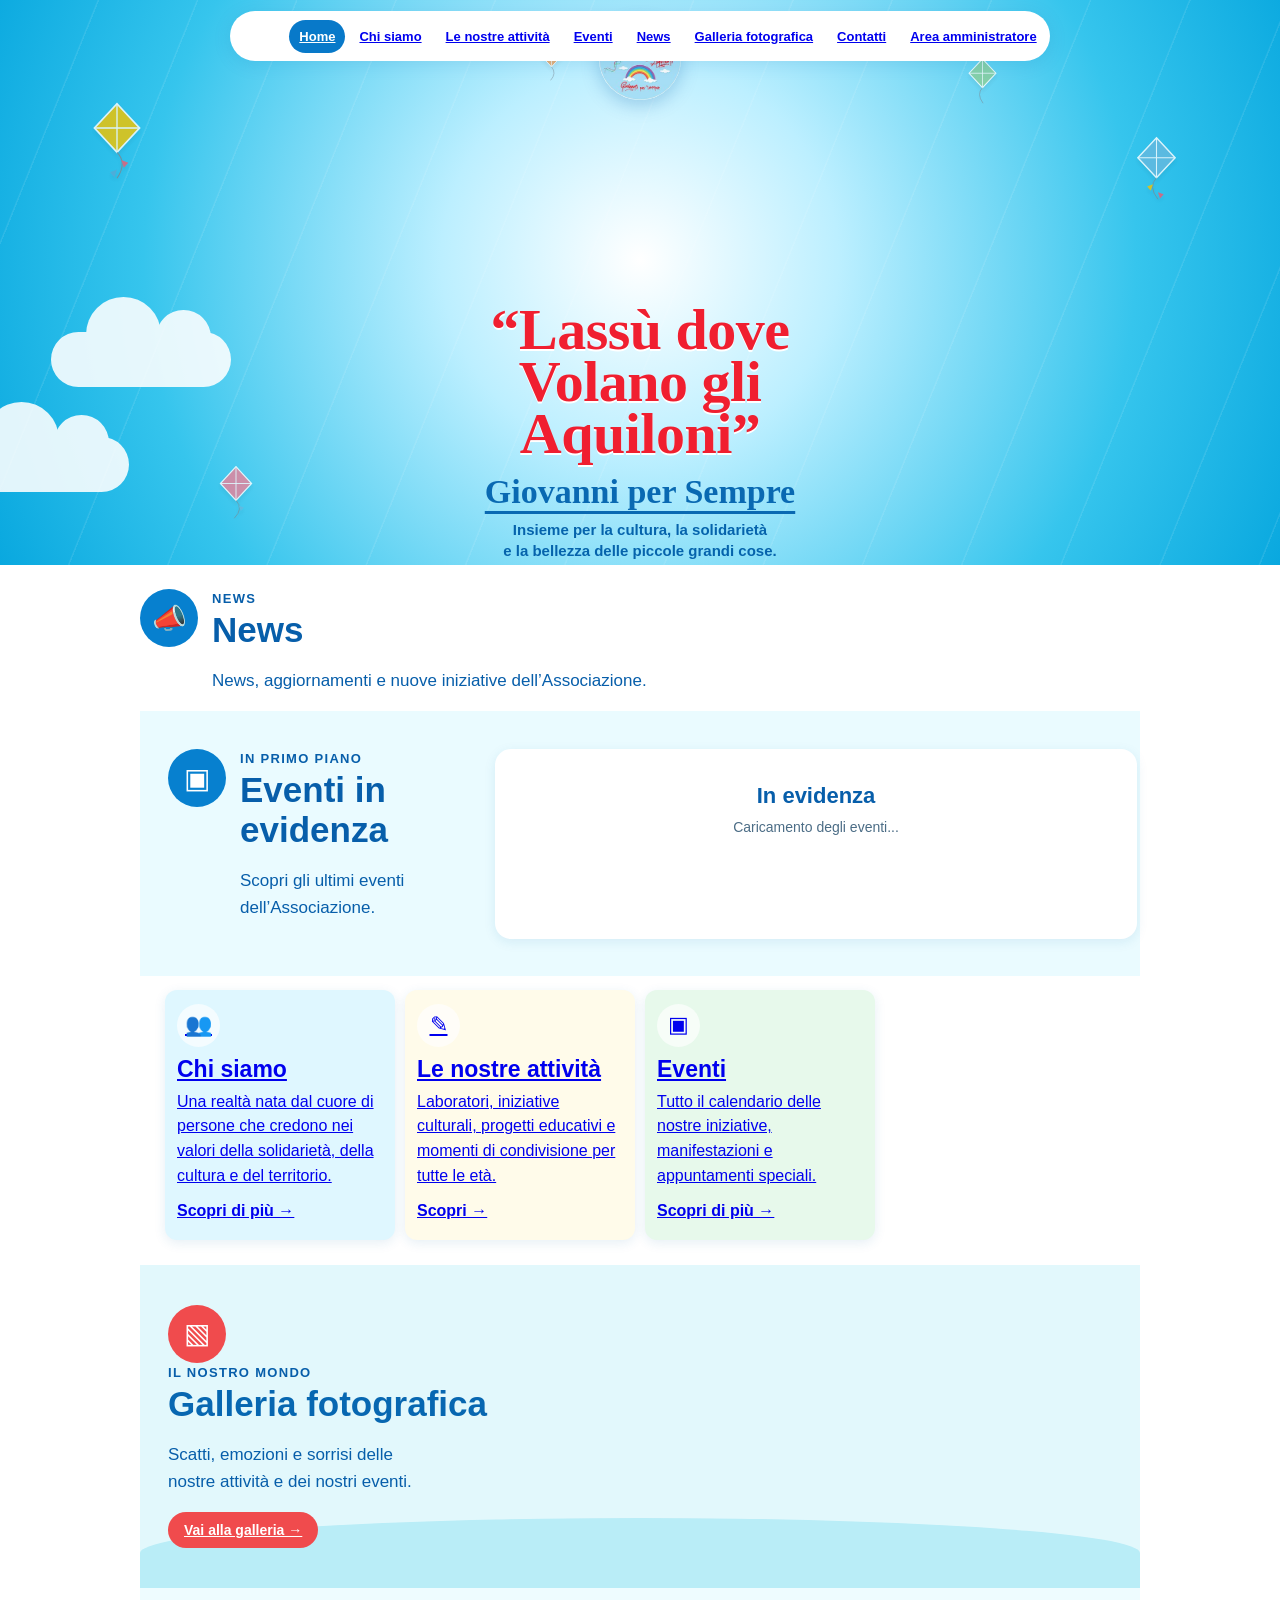
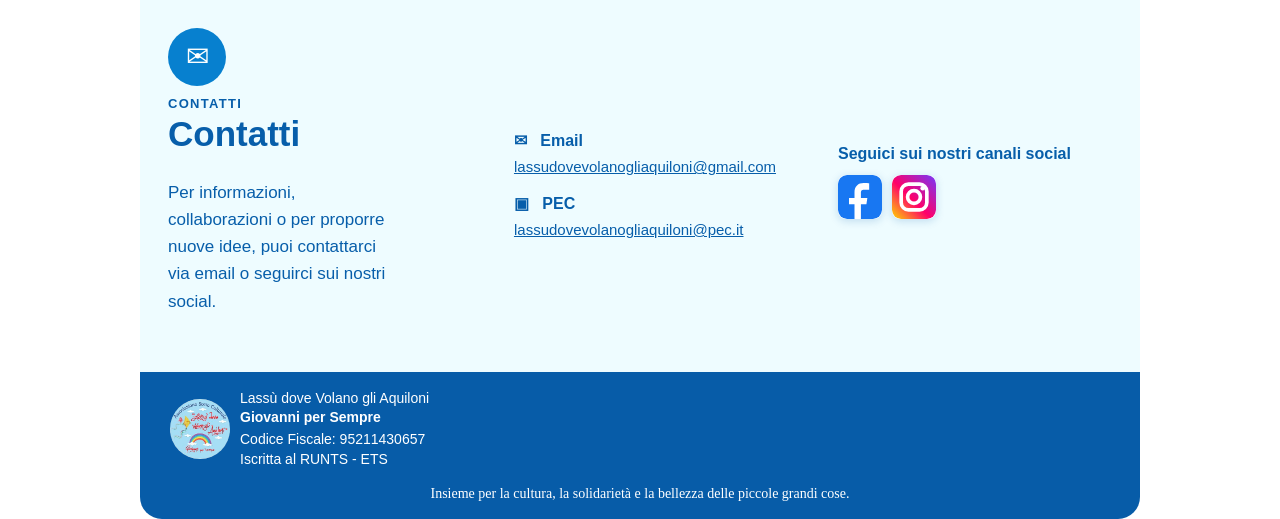
==== index.html @ 751e27ce "Alza il titolo della home e armonizza la scritta allo stile del logo" ====
<!doctype html>
<html lang="it">
<head><meta charset="utf-8"><meta name="viewport" content="width=device-width,initial-scale=1"><title>Lassù dove Volano gli Aquiloni — Giovanni per Sempre</title><link rel="stylesheet" href="style.css?v=20261010i"><style>
/* Aquiloni decorativi animati nella home */
.hero{position:relative;overflow:hidden}
.home-kites{position:absolute;inset:0;pointer-events:none;overflow:hidden;z-index:1}
.home-kite{position:absolute;width:54px;height:78px;opacity:.82;animation:kite-drift 13s ease-in-out infinite alternate}
.home-kite svg{width:100%;height:100%;overflow:visible;filter:drop-shadow(0 3px 2px #00000012)}
.home-kite.kite-one{left:7%;top:18%;animation-duration:14s}
.home-kite.kite-two{right:8%;top:24%;width:43px;height:65px;animation-duration:17s;animation-delay:-5s}
.home-kite.kite-three{left:17%;bottom:8%;width:36px;height:55px;animation-duration:16s;animation-delay:-8s}
.home-kite .kite-string{stroke:#7a8791;stroke-width:1.2;fill:none}
@keyframes kite-drift{0%{transform:translate(0,0) rotate(-7deg)}50%{transform:translate(22px,-13px) rotate(5deg)}100%{transform:translate(-8px,12px) rotate(-3deg)}}
.hero-center,.hero-logo,.cloud{position:relative;z-index:2}
@media(max-width:600px){.home-kite{width:34px;height:52px;opacity:.65}.home-kite.kite-two{width:29px;height:45px}.home-kite.kite-three{width:25px;height:38px}.home-kite.kite-one{left:3%;top:13%}.home-kite.kite-two{right:3%;top:15%}}
@media(prefers-reduced-motion:reduce){.home-kite{animation:none}}
</style><style>
.hero-center{transform:translateY(-165px)}
@media(max-width:600px){.hero-center{transform:translateY(-115px)}}
</style><style>
.home-kite.kite-four{right:22%;top:10%;width:31px;height:48px;animation-duration:19s;animation-delay:-4s}
.home-kite.kite-five{left:42%;top:7%;width:27px;height:42px;animation-duration:15s;animation-delay:-10s}
</style><style>
/* Titolo principale più in alto, con stile calligrafico coordinato al logo */
.hero-logo{top:18px!important;width:82px!important;height:82px!important}
.hero-center{padding-top:112px!important;transform:none!important;z-index:6!important}
.hero h1{font-family:"Brush Script MT","Segoe Script",cursive;font-size:clamp(42px,5.5vw,58px);line-height:.9;letter-spacing:-.5px}
.hero h2{font-family:"Brush Script MT","Segoe Script",cursive;font-size:clamp(27px,3.3vw,34px);margin-top:12px}
.hero p{margin-top:8px}
.hero-center>a{margin-top:5px}
@media(max-width:600px){
 .hero-logo{top:12px!important;width:65px!important;height:65px!important}
 .hero-center{padding-top:88px!important}
 .hero h1{font-size:42px;line-height:.9}
 .hero h2{font-size:27px;margin-top:10px}
 .hero p{font-size:13px}
 .hero-center>a{padding:10px 20px}
}
</style></head>
<body>
<header class="topbar"><nav id="mainNav"><a class="sel" href="#home">Home</a><a href="#chi-siamo">Chi siamo</a><a href="#attivita">Le nostre attività</a><a href="eventi.html?v=20261010n">Eventi</a><a href="#novita">News</a><a href="#galleria">Galleria fotografica</a><a href="#contatti">Contatti</a><a href="accesso-admin.html" class="admin-menu-link">Area amministratore</a></nav><button class="menu" aria-label="Apri menu" aria-expanded="false">☰</button></header>
<main>
<section class="hero" id="home"><div class="home-kites" aria-hidden="true">
<span class="home-kite kite-one"><svg viewBox="0 0 60 90"><path d="M30 2 L56 30 L30 58 L4 30 Z" fill="#f2c400" stroke="#fff" stroke-width="2"/><path d="M30 2 L30 58 M4 30 L56 30" stroke="#fff" stroke-width="1.5"/><path class="kite-string" d="M30 58 Q42 70 30 88"/><path d="M35 67 l8 3 -5 6 Z" fill="#e85d75"/><path d="M30 78 l-8 3 5 6 Z" fill="#55a9d6"/></svg></span>
<span class="home-kite kite-two"><svg viewBox="0 0 60 90"><path d="M30 2 L56 30 L30 58 L4 30 Z" fill="#65b9df" stroke="#fff" stroke-width="2"/><path d="M30 2 L30 58 M4 30 L56 30" stroke="#fff" stroke-width="1.5"/><path class="kite-string" d="M30 58 Q18 70 32 88"/><path d="M25 67 l-8 3 5 6 Z" fill="#f2c400"/><path d="M32 78 l8 3 -5 6 Z" fill="#e85d75"/></svg></span>
<span class="home-kite kite-three"><svg viewBox="0 0 60 90"><path d="M30 2 L56 30 L30 58 L4 30 Z" fill="#e9829a" stroke="#fff" stroke-width="2"/><path d="M30 2 L30 58 M4 30 L56 30" stroke="#fff" stroke-width="1.5"/><path class="kite-string" d="M30 58 Q43 72 27 88"/><path d="M35 67 l8 3 -5 6 Z" fill="#65b9df"/></svg></span>
</div><div class="hero-logo"><img src="assets/logo.jpg" alt="Lassù dove Volano gli Aquiloni — Giovanni per Sempre"></div><div class="cloud cloud1"></div><div class="cloud cloud2"></div><div class="hero-center"><h1 id="siteTitle">“Lassù dove<br>Volano gli<br>Aquiloni”</h1><h2 id="siteSubtitle">Giovanni per Sempre</h2><p id="siteTagline">Insieme per la cultura, la solidarietà<br>e la bellezza delle piccole grandi cose.</p><a href="#chi-siamo">Scopri di più →</a></div><span class="home-kite kite-four"><svg viewBox="0 0 60 90"><path d="M30 2 L56 30 L30 58 L4 30 Z" fill="#8ccf9b" stroke="#fff" stroke-width="2"/><path d="M30 2 L30 58 M4 30 L56 30" stroke="#fff" stroke-width="1.5"/><path class="kite-string" d="M30 58 Q18 70 31 88"/></svg></span>
<span class="home-kite kite-five"><svg viewBox="0 0 60 90"><path d="M30 2 L56 30 L30 58 L4 30 Z" fill="#f3a35c" stroke="#fff" stroke-width="2"/><path d="M30 2 L30 58 M4 30 L56 30" stroke="#fff" stroke-width="1.5"/><path class="kite-string" d="M30 58 Q42 72 28 88"/></svg></span></div></section>
<section class="news section" id="novita"><div class="section-title"><div class="round-icon">📣</div><div><small class="news-blink">NEWS</small><h2>News</h2><p id="siteNews">News, aggiornamenti e nuove iniziative dell’Associazione.</p></div></div></section><section class="events section" id="eventi-evidenza"><div class="section-title"><div class="round-icon">▣</div><div><small>IN PRIMO PIANO</small><h2>Eventi in evidenza</h2><p>Scopri gli ultimi eventi dell’Associazione.</p></div></div><div class="event-list" id="featuredEventList"><article class="empty-events"><h3>In evidenza</h3><p>Caricamento degli eventi...</p></article></div></section>
<section class="cards" id="chi-siamo">
<a class="card blue" id="chi-siamo-card" href="storia.html?v=20261010m"><span class="circle">👥</span><h3>Chi siamo</h3><p id="cardChiSiamo">Una realtà nata dal cuore di persone che credono nei valori della solidarietà, della cultura e del territorio.</p><b>Scopri di più →</b></a>
<a class="card pink" id="attivita" href="attivita.html?v=20261010l" style="background:#fffbea"><span class="circle">✎</span><h3>Le nostre attività</h3><p id="cardAttivita">Laboratori, iniziative culturali, progetti educativi e momenti di condivisione per tutte le età.</p><b>Scopri →</b></a>
<a class="card green" href="eventi.html?v=20261010n"><span class="circle">▣</span><h3>Eventi</h3><p>Tutto il calendario delle nostre iniziative, manifestazioni e appuntamenti speciali.</p><b>Scopri di più →</b></a>
</section>
<section class="gallery section" id="galleria"><div class="gallery-copy"><div class="round-icon red">▧</div><small>IL NOSTRO MONDO</small><h2>Galleria fotografica</h2><p id="siteGalleria">Scatti, emozioni e sorrisi delle nostre attività e dei nostri eventi.</p><a class="redbtn" id="openGalleryPage" href="galleria.html?v=20261010k" target="_blank" rel="noopener">Vai alla galleria →</a></div><div class="gallery-pics gallery-hidden" id="galleryPics"><div class="gallery-empty">Le foto delle nostre attività saranno pubblicate qui.</div></div></section>
<section class="contact section" id="contatti"><div class="contact-intro"><div class="round-icon">✉</div><small>CONTATTI</small><h2>Contatti</h2><p id="siteContatti">Per informazioni, collaborazioni o per proporre nuove idee, puoi contattarci via email o seguirci sui nostri social.</p></div><div class="details"><div class="contact-info"><b>✉ &nbsp; Email</b><a href="mailto:lassudovevolanogliaquiloni@gmail.com">lassudovevolanogliaquiloni@gmail.com</a><b>▣ &nbsp; PEC</b><a href="mailto:lassudovevolanogliaquiloni@pec.it">lassudovevolanogliaquiloni@pec.it</a></div><div class="contact-social"><p>Seguici sui nostri canali social</p><div class="social-links"><a class="facebook" href="https://www.facebook.com/share/19kKyyRbnS/" target="_blank" rel="noopener noreferrer" aria-label="Facebook"><svg viewBox="0 0 48 48"><rect width="48" height="48" rx="10" fill="#1877F2"></rect><path d="M29 16h5v-7c-1-.2-3.2-.4-6-.4-5.9 0-10 3.6-10 10.2V25h-6v7h6v16h7V32h6l1-7h-7v-5.2c0-2 0-3.8 4-3.8z" fill="#fff"></path></svg></a><a class="instagram" href="https://www.instagram.com/lassudovevolanogliaquiloni?stkn=MTV1ZzAzY3dtdGZoaQ==" target="_blank" rel="noopener noreferrer" aria-label="Instagram"><svg viewBox="0 0 48 48"><defs><linearGradient id="igGrad" x1="0" y1="1" x2="1" y2="0"><stop offset="0" stop-color="#FFD600"></stop><stop offset=".45" stop-color="#FF0069"></stop><stop offset="1" stop-color="#7638FA"></stop></linearGradient></defs><rect width="48" height="48" rx="10" fill="url(#igGrad)"></rect><rect x="10" y="10" width="28" height="28" rx="8" fill="none" stroke="#fff" stroke-width="4"></rect><circle cx="24" cy="24" r="7" fill="none" stroke="#fff" stroke-width="4"></circle><circle cx="33.5" cy="14.5" r="2.5" fill="#fff"></circle></svg></a></div></div></div></section><footer><div class="foot-brand"><img src="assets/logo.jpg" alt="Lassù dove Volano gli Aquiloni"><span>Lassù dove Volano gli Aquiloni<br><b>Giovanni per Sempre</b><br><span class="footer-legal">Codice Fiscale: 95211430657<br>Iscritta al RUNTS - ETS</span></span></div><p>Insieme per la cultura, la solidarietà e la bellezza delle piccole grandi cose.</p></footer><script src="script.js?v=20261011c"></script></body></html>
---- style.css ----
*{box-sizing:border-box}html{scroll-behavior:smooth;scroll-padding-top:20px}body{margin:0;font-family:Arial,sans-serif;color:#075eaa;background:#fff}.topbar{position:absolute;z-index:10;top:11px;left:50%;transform:translateX(-50%);width:min(820px,calc(100% - 110px));height:50px;background:#fff;border-radius:28px;display:flex;align-items:center;padding:0 16px 0 72px;box-shadow:0 3px 18px #006bb322}.logo{display:none}.hero-logo{position:absolute;z-index:5;left:50%;top:68px;transform:translateX(-50%);width:118px;height:118px}.hero-logo img{width:100%;height:100%;border-radius:50%;object-fit:cover;box-shadow:0 5px 18px #075eaa44}.topbar nav{display:flex;justify-content:center;gap:4px;width:100%}.topbar nav a{padding:9px 10px;border-radius:20px;font-size:11px;font-weight:700;white-space:nowrap}.topbar nav a.sel{background:#0879c9;color:#fff}.menu{display:none;margin-left:auto;border:0;background:none;color:#0872ba;font-size:25px}.hero{height:565px;position:relative;overflow:hidden;background:radial-gradient(circle at 50% 46%,#fff 0,#bcefff 28%,#36c5ed 70%,#09a8df 100%)}.hero:before{content:"";position:absolute;inset:0;background:repeating-linear-gradient(112deg,transparent 0 90px,#ffffff18 91px 92px)}.hero-center{position:relative;z-index:4;text-align:center;padding-top:200px}.hero h1{margin:0;color:#f01f30;font-family:"Brush Script MT","Segoe Script",cursive;font-size:61px;line-height:.84;text-shadow:0 2px #fff}.hero h2{margin:20px 0 8px;font-family:"Brush Script MT","Segoe Script",cursive;font-size:36px;text-decoration:underline;text-underline-offset:8px;color:#0969b2}.hero p{font-weight:700;line-height:1.45;font-size:15px;color:#0563ac}.hero-center>a{display:inline-block;background:#f51d32;color:#fff;border-radius:25px;padding:12px 25px;font-weight:700;margin-top:3px}.cloud{position:absolute;background:#fff;border-radius:100px;opacity:.88;width:180px;height:55px;filter:blur(.2px)}.cloud:before,.cloud:after{content:"";position:absolute;background:#fff;border-radius:50%}.cloud:before{width:75px;height:75px;left:35px;top:-35px}.cloud:after{width:55px;height:55px;left:105px;top:-22px}.cloud1{left:4%;top:250px}.cloud2{right:4%;top:300px}.cards{width:min(1000px,100%);margin:-1px auto 0;padding:14px 25px 25px;display:grid;grid-template-columns:repeat(4,1fr);gap:10px;background:#fff}.card{padding:14px 12px 16px;border-radius:12px;min-height:205px;box-shadow:0 3px 12px #176da51c}.blue{background:#dff7ff}.pink{background:#ffe9ed}.green{background:#e7f9eb}.purple{background:#f0e8ff}.circle{display:flex;width:43px;height:43px;border-radius:50%;align-items:center;justify-content:center;background:#ffffffaa;font-size:22px}.card h3{font-size:18px;margin:9px 0 7px}.card p{font-size:11px;line-height:1.45;margin:0 0 10px}.card b{font-size:11px}.section{width:min(1000px,100%);margin:auto}.events{padding:38px 28px;background:#eafbff;display:grid;grid-template-columns:32% 68%;gap:25px}.section-title{display:flex;gap:14px}.round-icon{width:58px;height:58px;border-radius:50%;background:#0780cf;color:#fff;display:flex;align-items:center;justify-content:center;font-size:28px;flex:none}.section-title small,.gallery-copy small,.contact-intro small{font-size:9px;font-weight:700;letter-spacing:.1em}.section-title h2,.gallery h2,.contact h2{margin:3px 0 8px;font-size:28px}.section-title p{font-size:12px;line-height:1.5}.outline{display:inline-block;border:2px solid #0780cf;border-radius:20px;padding:8px 13px;font-size:10px;font-weight:700}.event-list{display:grid;grid-template-columns:repeat(3,1fr);gap:10px}.event-list article{background:#fff;border-radius:11px;padding:15px;box-shadow:0 3px 12px #126ca31a;min-width:0;overflow:hidden}.event-list strong{display:inline-flex;flex-direction:column;background:#dff5ff;border-radius:13px;padding:5px 9px;font-size:19px;color:#096bb3}.event-list strong small{font-size:8px}.event-list h3{font-size:12px;margin:12px 0 5px}.event-list p{font-size:10px;line-height:1.4;margin:0;color:#4c6d86}.gallery{display:grid;grid-template-columns:36% 64%;gap:25px;padding:40px 28px;background:#e2f8fc;position:relative;overflow:hidden}.gallery:before{content:"";position:absolute;inset:auto 0 0;height:70px;background:#b9edf7;border-radius:50% 50% 0 0}.gallery-copy{position:relative;z-index:2}.gallery-copy h2{color:#0767b1}.gallery-copy p{font-size:12px;line-height:1.5;max-width:250px}.red{background:#f04b4d}.redbtn{display:inline-block;background:#f04b4d;color:#fff;border-radius:20px;padding:9px 15px;font-size:10px;font-weight:700}.gallery-hidden{display:none!important}.gallery-pics{position:relative;z-index:2;display:grid;grid-template-columns:repeat(3,minmax(0,1fr));gap:14px;height:auto;align-content:start}.gallery-empty{grid-column:1/-1;padding:30px 10px;text-align:center;color:#4c6d86;font-size:12px}.realphoto{position:relative!important;left:auto!important;top:auto!important;transform:none!important;width:100%!important;height:180px!important;background-size:cover;background-position:center;border:7px solid #fff;box-shadow:0 5px 15px #0a578333;display:block;overflow:hidden}.gallery-pics .dynamic-photo img{width:100%;height:100%;object-fit:cover;display:block}.contact{display:grid;grid-template-columns:34% 66%;gap:25px;padding:40px 28px;background:#eefcff}.contact-intro{display:flex;flex-direction:column;align-items:flex-start}.contact-intro .round-icon{margin-bottom:10px}.contact-intro p{font-size:11px;line-height:1.5;max-width:230px}.details{display:grid;grid-template-columns:1fr 1fr;gap:25px;align-items:center}.details>div{font-size:11px;line-height:1.6}.details b{display:block;margin-top:10px}.details a{display:block;color:#075eaa;font-size:10px}.contact-social p{font-size:11px;font-weight:700;margin:0 0 4px}.contact-social .social-links{justify-content:flex-start;margin-top:8px}footer{width:min(1000px,100%);margin:auto;background:#075ca8;color:#fff;padding:17px 30px;display:grid;grid-template-columns:1.5fr .7fr 1fr;align-items:center;gap:15px;border-radius:0 0 22px 22px;font-size:10px}.foot-brand{display:flex;align-items:center;gap:10px;line-height:1.4}.foot-brand img{width:60px;height:60px;border-radius:50%;object-fit:cover}footer p{grid-column:1/-1;text-align:center;margin:2px 0 0;font-family:"Brush Script MT","Segoe Script",cursive;font-size:14px}.footer-legal{font:inherit;font-size:inherit;line-height:inherit;font-weight:inherit;display:inline-block;margin-top:2px}.social-links{display:flex!important;gap:10px!important;align-items:center!important;margin-top:8px!important}.social-links a{display:inline-flex!important;width:44px!important;height:44px!important;padding:0!important;border-radius:8px!important;overflow:hidden!important;background:#fff!important;box-shadow:0 2px 8px #075ca833!important}.social-links a svg{display:block!important;width:44px!important;height:44px!important;flex:none!important}.event-list article .event-poster{display:block;width:100%;height:auto;max-width:100%;object-fit:contain;border-radius:9px;margin:0 0 12px;cursor:zoom-in}.event-poster-link{display:block;line-height:0;width:100%}.event-poster-link:focus{outline:2px solid #0878c8;outline-offset:2px}.events .event-list{grid-template-columns:1fr;max-width:100%;gap:18px}.events .event-list article{width:100%;padding:22px;border-radius:16px}.events .event-list article .event-poster{border-radius:12px;margin:0 0 18px}.events .event-list article h3{font-size:22px;margin:12px 0 8px}.events .event-list article p{font-size:14px;line-height:1.55}.poster-lightbox{position:fixed;inset:0;z-index:9999;background:rgba(0,0,0,.88);display:flex;align-items:center;justify-content:center;padding:18px}.poster-lightbox img{display:block;max-width:96vw;max-height:94vh;width:auto;height:auto;object-fit:contain;border-radius:8px}.poster-lightbox-close{position:absolute;top:12px;right:14px;width:44px;height:44px;border:0;border-radius:50%;background:#fff;color:#075eaa;font-size:32px;line-height:1;cursor:pointer}.news-blink{animation:newsBlink 1s ease-in-out infinite;font-weight:800}.news.section{padding-top:24px}.news-blink{display:inline-block}@keyframes newsBlink{0%,100%{opacity:1;transform:scale(1)}50%{opacity:.25;transform:scale(1.08)}}.admin-menu-link{font-weight:700}.menu{cursor:pointer}@media(max-width:800px){.topbar{width:calc(100% - 24px);padding-left:60px}.topbar nav{display:none;position:absolute;top:58px;left:0;background:#fff;border-radius:14px;padding:8px;flex-direction:column;box-shadow:0 5px 20px #006bb333}.topbar nav.open{display:flex}.menu{display:block}.hero{height:570px}.hero h1{font-size:48px}.hero h2{font-size:30px}.cards,.gallery{grid-template-columns:1fr 1fr}.card:last-child{grid-column:auto}.events,.contact{grid-template-columns:1fr}.event-list{margin-top:15px}.details{grid-template-columns:1fr}.gallery-pics{grid-column:1/-1;grid-template-columns:repeat(2,minmax(0,1fr));margin-top:10px}.realphoto{height:170px!important}}.events .event-list article .event-poster{width:100%;height:auto;max-height:70vh;object-fit:contain;display:block;}@media(max-width:500px){.cards{grid-template-columns:1fr}.hero-center{padding-top:210px}.hero-logo{top:72px;width:105px;height:105px}.hero h1{font-size:43px}.hero p{font-size:13px}.gallery{grid-template-columns:1fr}.gallery-pics{grid-template-columns:1fr;margin-top:10px}.realphoto{height:240px!important}footer{grid-template-columns:1fr;border-radius:0}}
.empty-events{grid-column:1/-1;text-align:center}.empty-events h3{font-size:18px;color:#075eaa}.empty-events p{font-size:12px;color:#4c6d86}@keyframes kiteFloat{0%,100%{transform:translate3d(0,0,0) rotate(45deg)}25%{transform:translate3d(28px,-18px,0) rotate(49deg)}50%{transform:translate3d(8px,22px,0) rotate(41deg)}75%{transform:translate3d(-25px,-10px,0) rotate(47deg)}}
/* Testi piu leggibili in tutte le sezioni */
.topbar nav a{font-size:13px}
.card h3{font-size:20px}.card p,.card b{font-size:13px}
.section-title small,.gallery-copy small,.contact-intro small{font-size:11px}
.section-title h2,.gallery h2,.contact h2{font-size:31px}
.section-title p,.gallery-copy p,.contact-intro p{font-size:14px}
.outline,.redbtn{font-size:12px}
.event-list h3{font-size:15px}.event-list p{font-size:13px}
.gallery-empty{font-size:14px}.details>div{font-size:13px}.details a{font-size:12px}.contact-social p{font-size:13px}
footer{font-size:12px}
.empty-events h3{font-size:20px}.empty-events p{font-size:14px}
@media(max-width:500px){.topbar nav a{font-size:14px}.card p,.card b{font-size:14px}.section-title h2,.gallery h2,.contact h2{font-size:28px}.section-title p,.gallery-copy p,.contact-intro p{font-size:15px}.details>div{font-size:14px}.details a{font-size:13px}footer{font-size:13px}}

/* Testi ancora piu grandi */
.card h3{font-size:23px}.card p,.card b{font-size:16px;line-height:1.55}
.section-title small,.gallery-copy small,.contact-intro small{font-size:13px}
.section-title h2,.gallery h2,.contact h2{font-size:35px}
.section-title p,.gallery-copy p,.contact-intro p{font-size:17px;line-height:1.6}
.outline,.redbtn{font-size:14px;padding:10px 16px}
.event-list h3{font-size:20px}.event-list p{font-size:16px;line-height:1.6}
.event-list strong{font-size:22px}.event-list strong small{font-size:10px}
.gallery-empty{font-size:16px}.details>div{font-size:16px;line-height:1.7}.details a{font-size:15px}.contact-social p{font-size:16px}
footer{font-size:14px}.empty-events h3{font-size:23px}.empty-events p{font-size:16px}
@media(max-width:500px){.card h3{font-size:22px}.card p,.card b{font-size:16px}.section-title h2,.gallery h2,.contact h2{font-size:31px}.section-title p,.gallery-copy p,.contact-intro p{font-size:17px}.event-list h3{font-size:21px}.event-list p{font-size:16px}.details>div{font-size:16px}.details a{font-size:15px}footer{font-size:14px}}
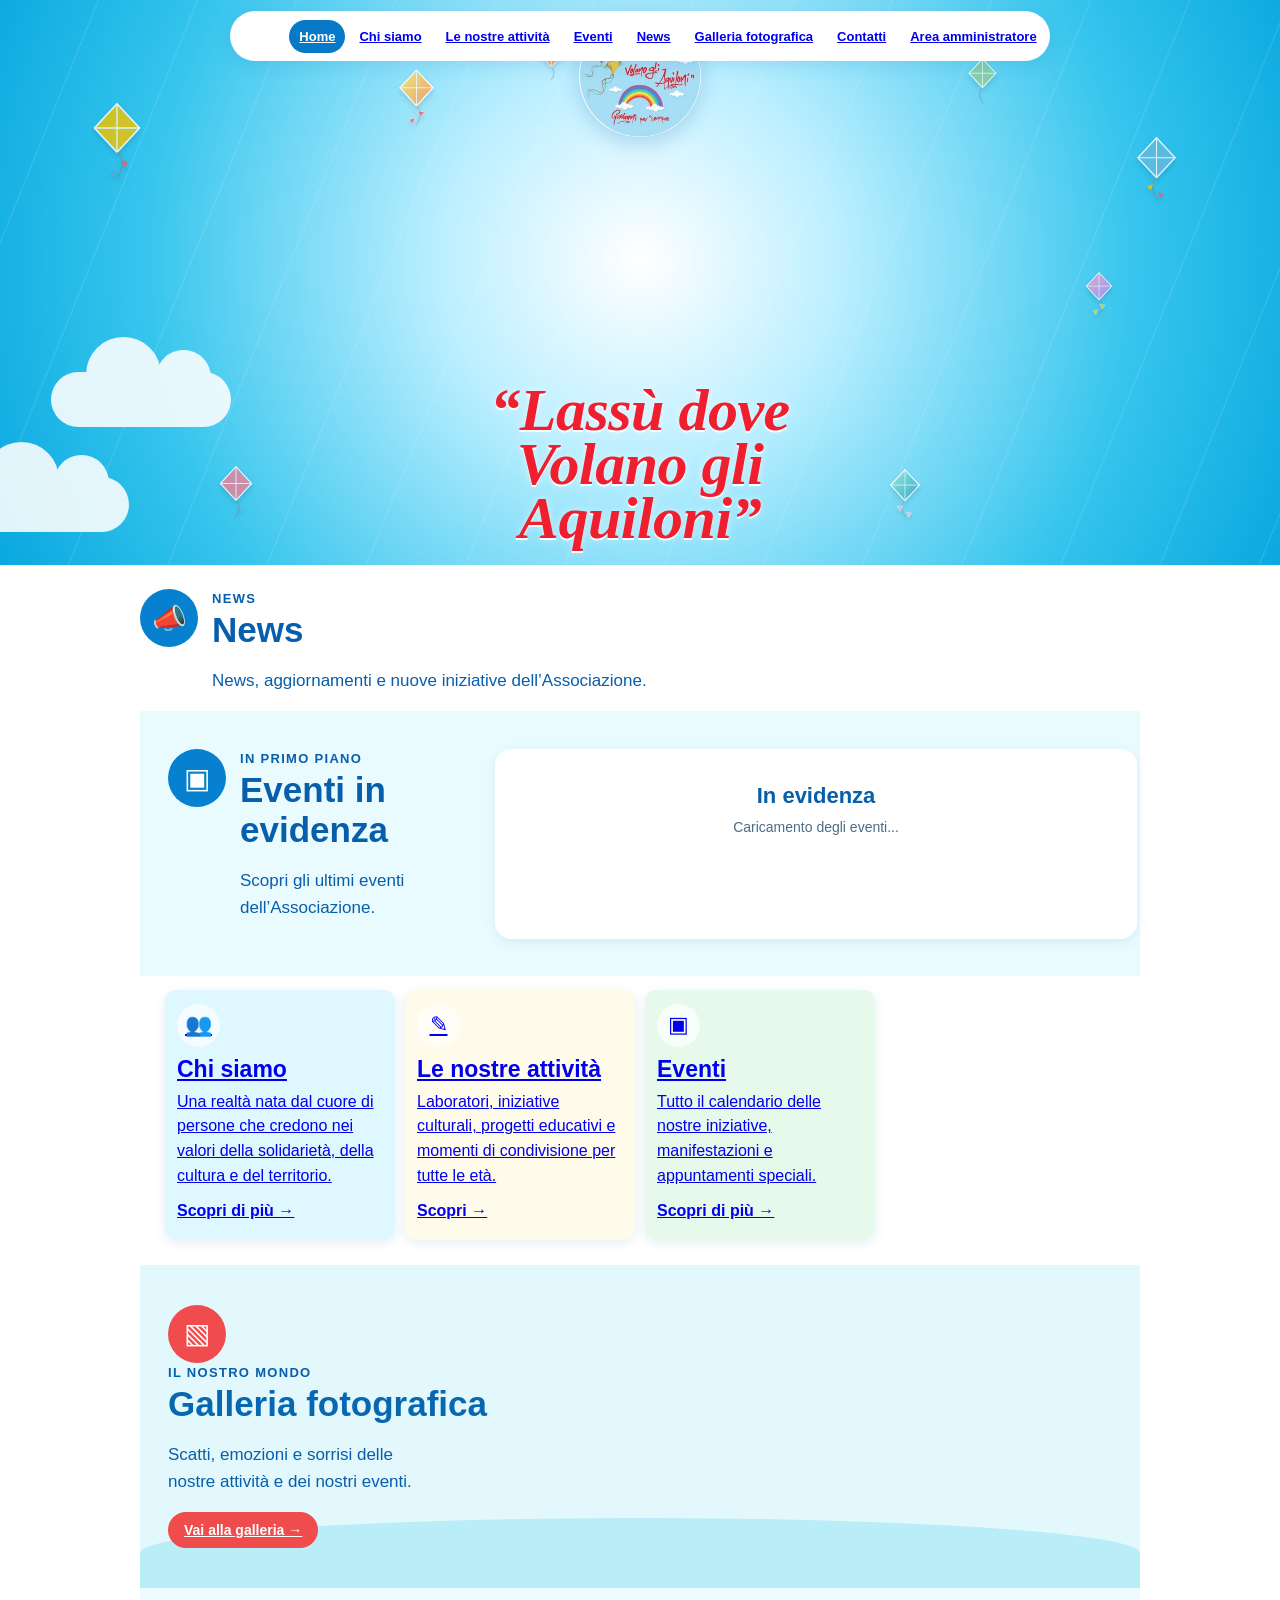
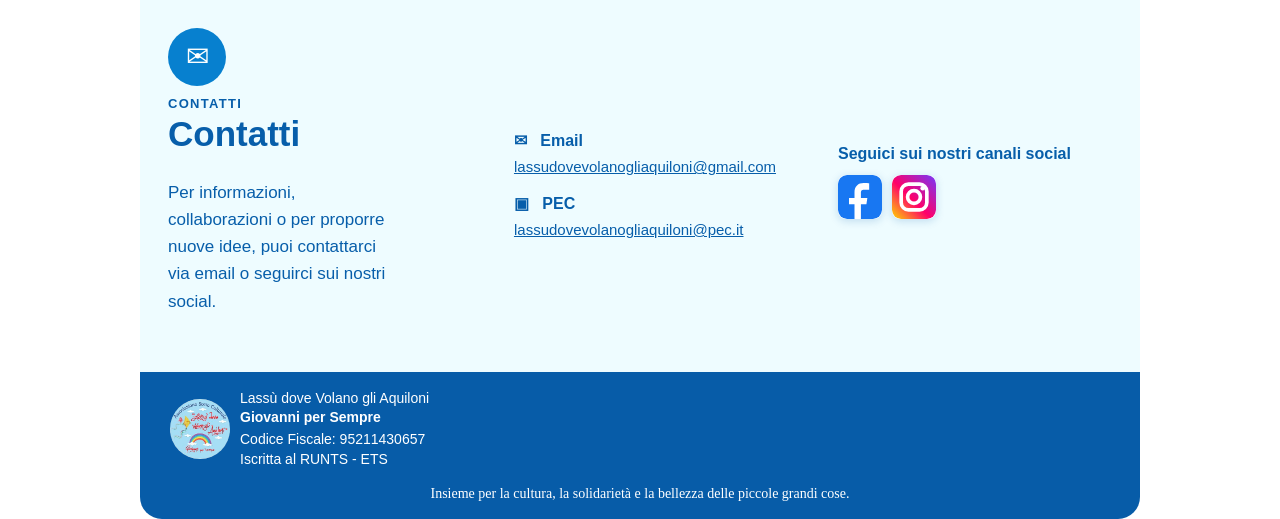
==== commit 65fa5865: "Ingrandisci logo e migliora scritta e aquiloni decorativi" ====
--- a/index.html
+++ b/index.html
@@ -36,6 +36,29 @@
  .hero p{font-size:13px}
  .hero-center>a{padding:10px 20px}
 }
+</style><style>
+/* Logo più grande e scritta calligrafica ispirata al marchio */
+.hero-logo{top:15px!important;width:122px!important;height:122px!important}
+.hero-logo img{border-radius:50%;object-fit:cover;box-shadow:0 6px 20px #075eaa38}
+.hero-center{padding-top:151px!important;transform:none!important}
+.hero h1,.hero h2{font-family:"Brush Script MT","Segoe Script","URW Chancery L",cursive!important;font-style:italic}
+.hero h1{font-size:clamp(43px,5.6vw,60px)!important;line-height:.9!important;text-shadow:0 2px 0 #fff,0 0 8px #fff9}
+.hero h2{font-size:clamp(28px,3.4vw,36px)!important;margin-top:12px!important}
+.home-kite{filter:drop-shadow(0 3px 3px #164c681c)}
+.home-kite svg{overflow:visible}
+.home-kite.kite-six{left:31%;top:12%;width:39px;height:60px;animation-duration:18s;animation-delay:-7s}
+.home-kite.kite-seven{right:28%;bottom:8%;width:34px;height:52px;animation-duration:16s;animation-delay:-3s}
+.home-kite.kite-eight{right:13%;top:48%;width:30px;height:46px;animation-duration:20s;animation-delay:-11s}
+@media(max-width:600px){
+ .hero-logo{top:10px!important;width:88px!important;height:88px!important}
+ .hero-center{padding-top:112px!important}
+ .hero h1{font-size:40px!important;line-height:.91!important}
+ .hero h2{font-size:26px!important;margin-top:9px!important}
+ .hero p{font-size:13px}
+ .home-kite.kite-six{left:24%;top:8%;width:27px;height:42px}
+ .home-kite.kite-seven{right:23%;bottom:7%;width:25px;height:38px}
+ .home-kite.kite-eight{right:4%;top:43%;width:22px;height:34px}
+}
 </style></head>
 <body>
 <header class="topbar"><nav id="mainNav"><a class="sel" href="#home">Home</a><a href="#chi-siamo">Chi siamo</a><a href="#attivita">Le nostre attività</a><a href="eventi.html?v=20261010n">Eventi</a><a href="#novita">News</a><a href="#galleria">Galleria fotografica</a><a href="#contatti">Contatti</a><a href="accesso-admin.html" class="admin-menu-link">Area amministratore</a></nav><button class="menu" aria-label="Apri menu" aria-expanded="false">☰</button></header>
@@ -44,7 +67,9 @@
 <span class="home-kite kite-one"><svg viewBox="0 0 60 90"><path d="M30 2 L56 30 L30 58 L4 30 Z" fill="#f2c400" stroke="#fff" stroke-width="2"/><path d="M30 2 L30 58 M4 30 L56 30" stroke="#fff" stroke-width="1.5"/><path class="kite-string" d="M30 58 Q42 70 30 88"/><path d="M35 67 l8 3 -5 6 Z" fill="#e85d75"/><path d="M30 78 l-8 3 5 6 Z" fill="#55a9d6"/></svg></span>
 <span class="home-kite kite-two"><svg viewBox="0 0 60 90"><path d="M30 2 L56 30 L30 58 L4 30 Z" fill="#65b9df" stroke="#fff" stroke-width="2"/><path d="M30 2 L30 58 M4 30 L56 30" stroke="#fff" stroke-width="1.5"/><path class="kite-string" d="M30 58 Q18 70 32 88"/><path d="M25 67 l-8 3 5 6 Z" fill="#f2c400"/><path d="M32 78 l8 3 -5 6 Z" fill="#e85d75"/></svg></span>
 <span class="home-kite kite-three"><svg viewBox="0 0 60 90"><path d="M30 2 L56 30 L30 58 L4 30 Z" fill="#e9829a" stroke="#fff" stroke-width="2"/><path d="M30 2 L30 58 M4 30 L56 30" stroke="#fff" stroke-width="1.5"/><path class="kite-string" d="M30 58 Q43 72 27 88"/><path d="M35 67 l8 3 -5 6 Z" fill="#65b9df"/></svg></span>
-</div><div class="hero-logo"><img src="assets/logo.jpg" alt="Lassù dove Volano gli Aquiloni — Giovanni per Sempre"></div><div class="cloud cloud1"></div><div class="cloud cloud2"></div><div class="hero-center"><h1 id="siteTitle">“Lassù dove<br>Volano gli<br>Aquiloni”</h1><h2 id="siteSubtitle">Giovanni per Sempre</h2><p id="siteTagline">Insieme per la cultura, la solidarietà<br>e la bellezza delle piccole grandi cose.</p><a href="#chi-siamo">Scopri di più →</a></div><span class="home-kite kite-four"><svg viewBox="0 0 60 90"><path d="M30 2 L56 30 L30 58 L4 30 Z" fill="#8ccf9b" stroke="#fff" stroke-width="2"/><path d="M30 2 L30 58 M4 30 L56 30" stroke="#fff" stroke-width="1.5"/><path class="kite-string" d="M30 58 Q18 70 31 88"/></svg></span>
+<span class="home-kite kite-six"><svg viewBox="0 0 80 120"><defs><linearGradient id="kiteGrad6" x1="0" y1="0" x2="1" y2="1"><stop stop-color="#fff06a"/><stop offset="1" stop-color="#ff8a4c"/></linearGradient></defs><path d="M40 3 L74 39 L40 76 L6 39 Z" fill="url(#kiteGrad6)" stroke="#fff" stroke-width="2.5"/><path d="M40 3V76M6 39H74M40 3L6 39L40 76L74 39Z" fill="none" stroke="#fff" stroke-width="1.7"/><path class="kite-string" d="M40 76 Q56 90 40 115"/><path d="M43 86l13 3-8 10zM37 101l-12 3 7 10z" fill="#e85d75" stroke="#fff" stroke-width="1"/></svg></span>
+<span class="home-kite kite-seven"><svg viewBox="0 0 80 120"><defs><linearGradient id="kiteGrad7" x1="0" y1="0" x2="1" y2="1"><stop stop-color="#9ef0ce"/><stop offset="1" stop-color="#2b9ec9"/></linearGradient></defs><path d="M40 3 L74 39 L40 76 L6 39 Z" fill="url(#kiteGrad7)" stroke="#fff" stroke-width="2.5"/><path d="M40 3V76M6 39H74M40 3L6 39L40 76L74 39Z" fill="none" stroke="#fff" stroke-width="1.7"/><path class="kite-string" d="M40 76 Q22 91 42 115"/><path d="M34 87l-13 3 8 10zM43 102l12 3-7 10z" fill="#f5b5d0" stroke="#fff" stroke-width="1"/></svg></span>
+<span class="home-kite kite-eight"><svg viewBox="0 0 80 120"><defs><linearGradient id="kiteGrad8" x1="0" y1="0" x2="1" y2="1"><stop stop-color="#f9a9c4"/><stop offset="1" stop-color="#a78bfa"/></linearGradient></defs><path d="M40 3 L74 39 L40 76 L6 39 Z" fill="url(#kiteGrad8)" stroke="#fff" stroke-width="2.5"/><path d="M40 3V76M6 39H74M40 3L6 39L40 76L74 39Z" fill="none" stroke="#fff" stroke-width="1.7"/><path class="kite-string" d="M40 76 Q55 92 39 115"/><path d="M43 87l13 3-8 10zM36 102l-12 3 7 10z" fill="#f2c400" stroke="#fff" stroke-width="1"/></svg></span></div><div class="hero-logo"><img src="assets/logo.jpg" alt="Lassù dove Volano gli Aquiloni — Giovanni per Sempre"></div><div class="cloud cloud1"></div><div class="cloud cloud2"></div><div class="hero-center"><h1 id="siteTitle">“Lassù dove<br>Volano gli<br>Aquiloni”</h1><h2 id="siteSubtitle">Giovanni per Sempre</h2><p id="siteTagline">Insieme per la cultura, la solidarietà<br>e la bellezza delle piccole grandi cose.</p><a href="#chi-siamo">Scopri di più →</a></div><span class="home-kite kite-four"><svg viewBox="0 0 60 90"><path d="M30 2 L56 30 L30 58 L4 30 Z" fill="#8ccf9b" stroke="#fff" stroke-width="2"/><path d="M30 2 L30 58 M4 30 L56 30" stroke="#fff" stroke-width="1.5"/><path class="kite-string" d="M30 58 Q18 70 31 88"/></svg></span>
 <span class="home-kite kite-five"><svg viewBox="0 0 60 90"><path d="M30 2 L56 30 L30 58 L4 30 Z" fill="#f3a35c" stroke="#fff" stroke-width="2"/><path d="M30 2 L30 58 M4 30 L56 30" stroke="#fff" stroke-width="1.5"/><path class="kite-string" d="M30 58 Q42 72 28 88"/></svg></span></div></section>
 <section class="news section" id="novita"><div class="section-title"><div class="round-icon">📣</div><div><small class="news-blink">NEWS</small><h2>News</h2><p id="siteNews">News, aggiornamenti e nuove iniziative dell’Associazione.</p></div></div></section><section class="events section" id="eventi-evidenza"><div class="section-title"><div class="round-icon">▣</div><div><small>IN PRIMO PIANO</small><h2>Eventi in evidenza</h2><p>Scopri gli ultimi eventi dell’Associazione.</p></div></div><div class="event-list" id="featuredEventList"><article class="empty-events"><h3>In evidenza</h3><p>Caricamento degli eventi...</p></article></div></section>
 <section class="cards" id="chi-siamo">
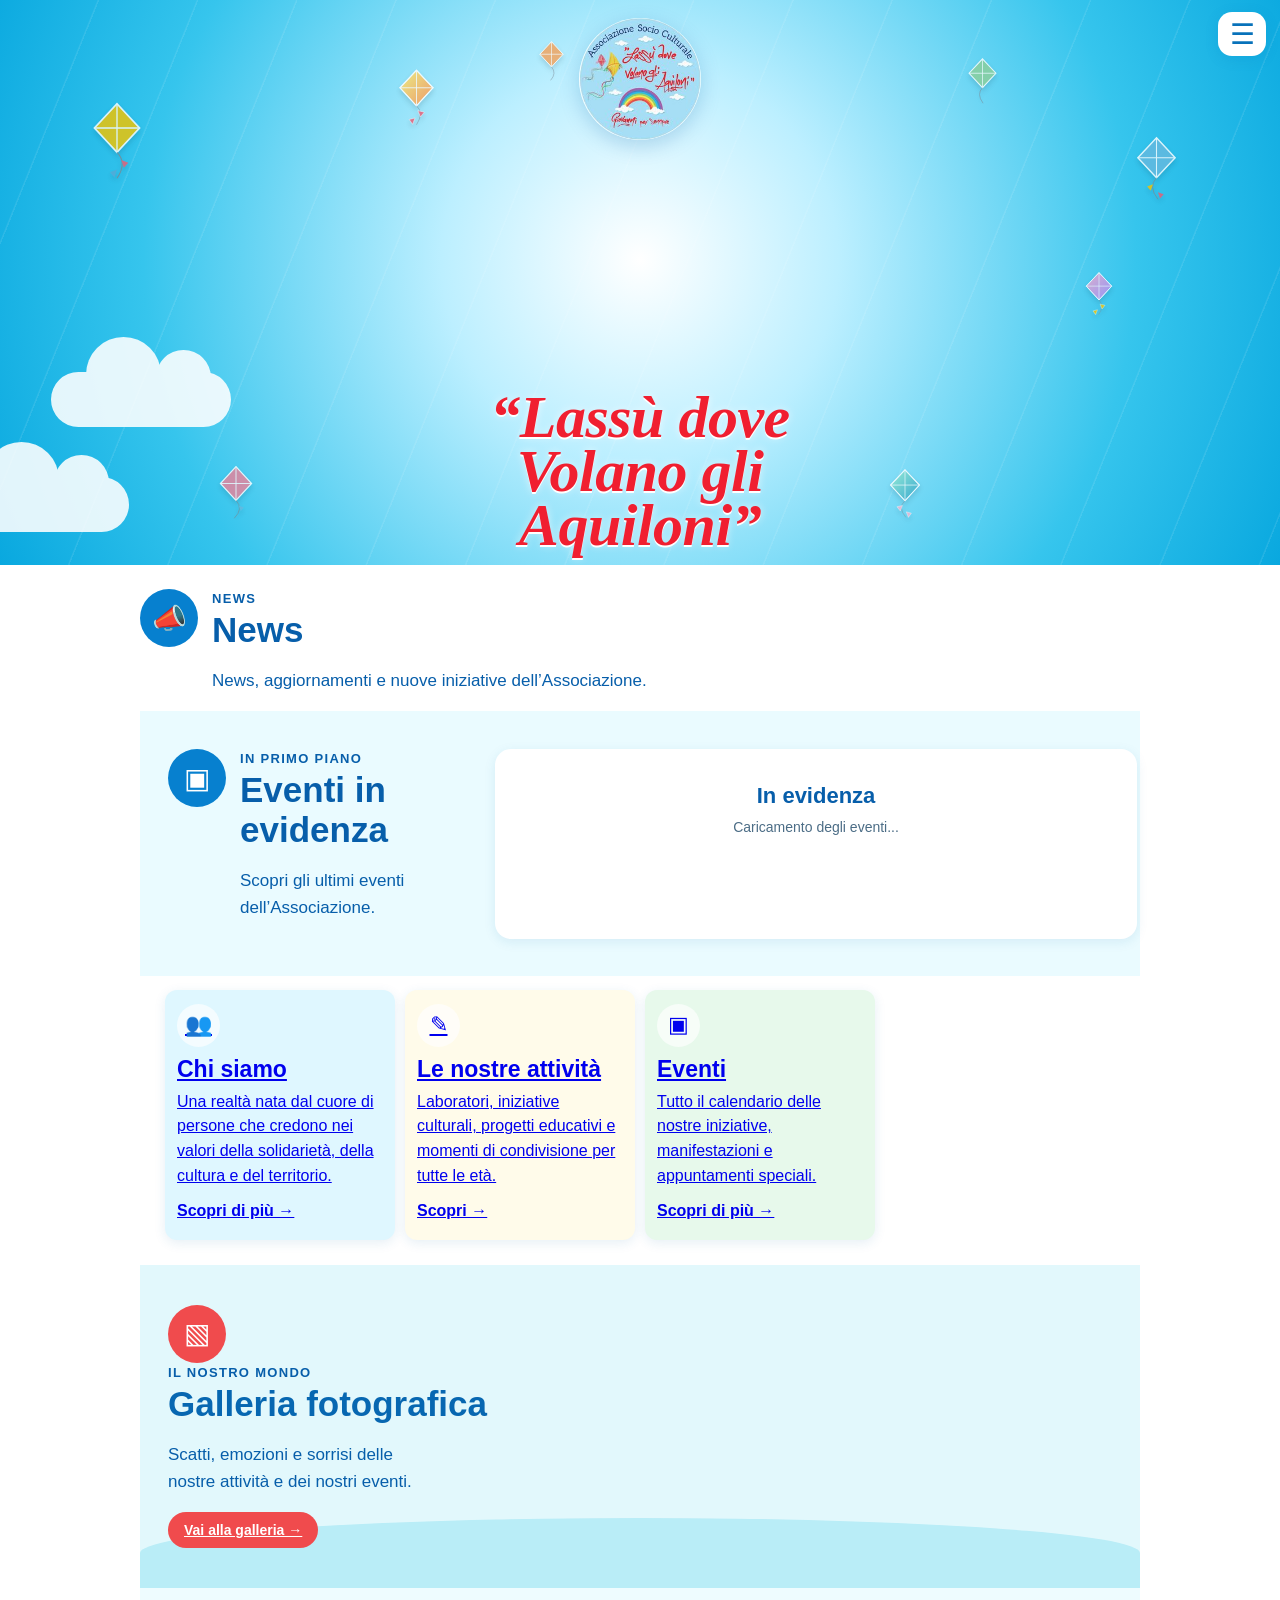
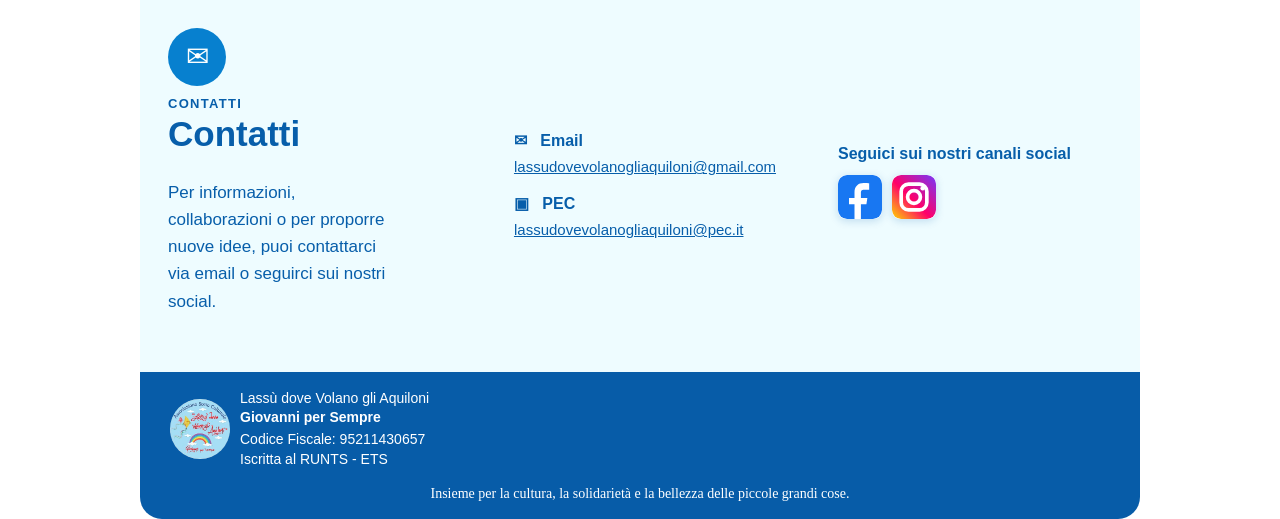
==== commit e233a40f: "Centra il logo e sostituisce la barra bianca con il menu a tendina" ====
--- a/index.html
+++ b/index.html
@@ -59,6 +59,19 @@
  .home-kite.kite-seven{right:23%;bottom:7%;width:25px;height:38px}
  .home-kite.kite-eight{right:4%;top:43%;width:22px;height:34px}
 }
+</style><style>
+/* Menu solo a tendina: elimina la barra bianca e centra il logo nell'hero */
+.topbar{position:absolute!important;top:12px!important;left:auto!important;right:14px!important;transform:none!important;width:auto!important;height:auto!important;min-height:0!important;background:transparent!important;border-radius:0!important;padding:0!important;box-shadow:none!important;display:flex!important;justify-content:flex-end!important;z-index:20!important}
+.topbar nav{display:none!important}
+.menu{display:flex!important;align-items:center;justify-content:center;width:48px;height:44px;border-radius:14px;background:#fff!important;box-shadow:0 3px 14px #006bb322;font-size:28px!important;position:relative;z-index:21}
+.hero-logo{left:50%!important;top:18px!important;transform:translateX(-50%)!important;width:122px!important;height:122px!important;z-index:7!important}
+.hero-center{padding-top:158px!important}
+@media(max-width:600px){
+ .topbar{top:10px!important;right:10px!important}
+ .menu{width:44px;height:42px}
+ .hero-logo{top:12px!important;width:88px!important;height:88px!important}
+ .hero-center{padding-top:112px!important}
+}
 </style></head>
 <body>
 <header class="topbar"><nav id="mainNav"><a class="sel" href="#home">Home</a><a href="#chi-siamo">Chi siamo</a><a href="#attivita">Le nostre attività</a><a href="eventi.html?v=20261010n">Eventi</a><a href="#novita">News</a><a href="#galleria">Galleria fotografica</a><a href="#contatti">Contatti</a><a href="accesso-admin.html" class="admin-menu-link">Area amministratore</a></nav><button class="menu" aria-label="Apri menu" aria-expanded="false">☰</button></header>
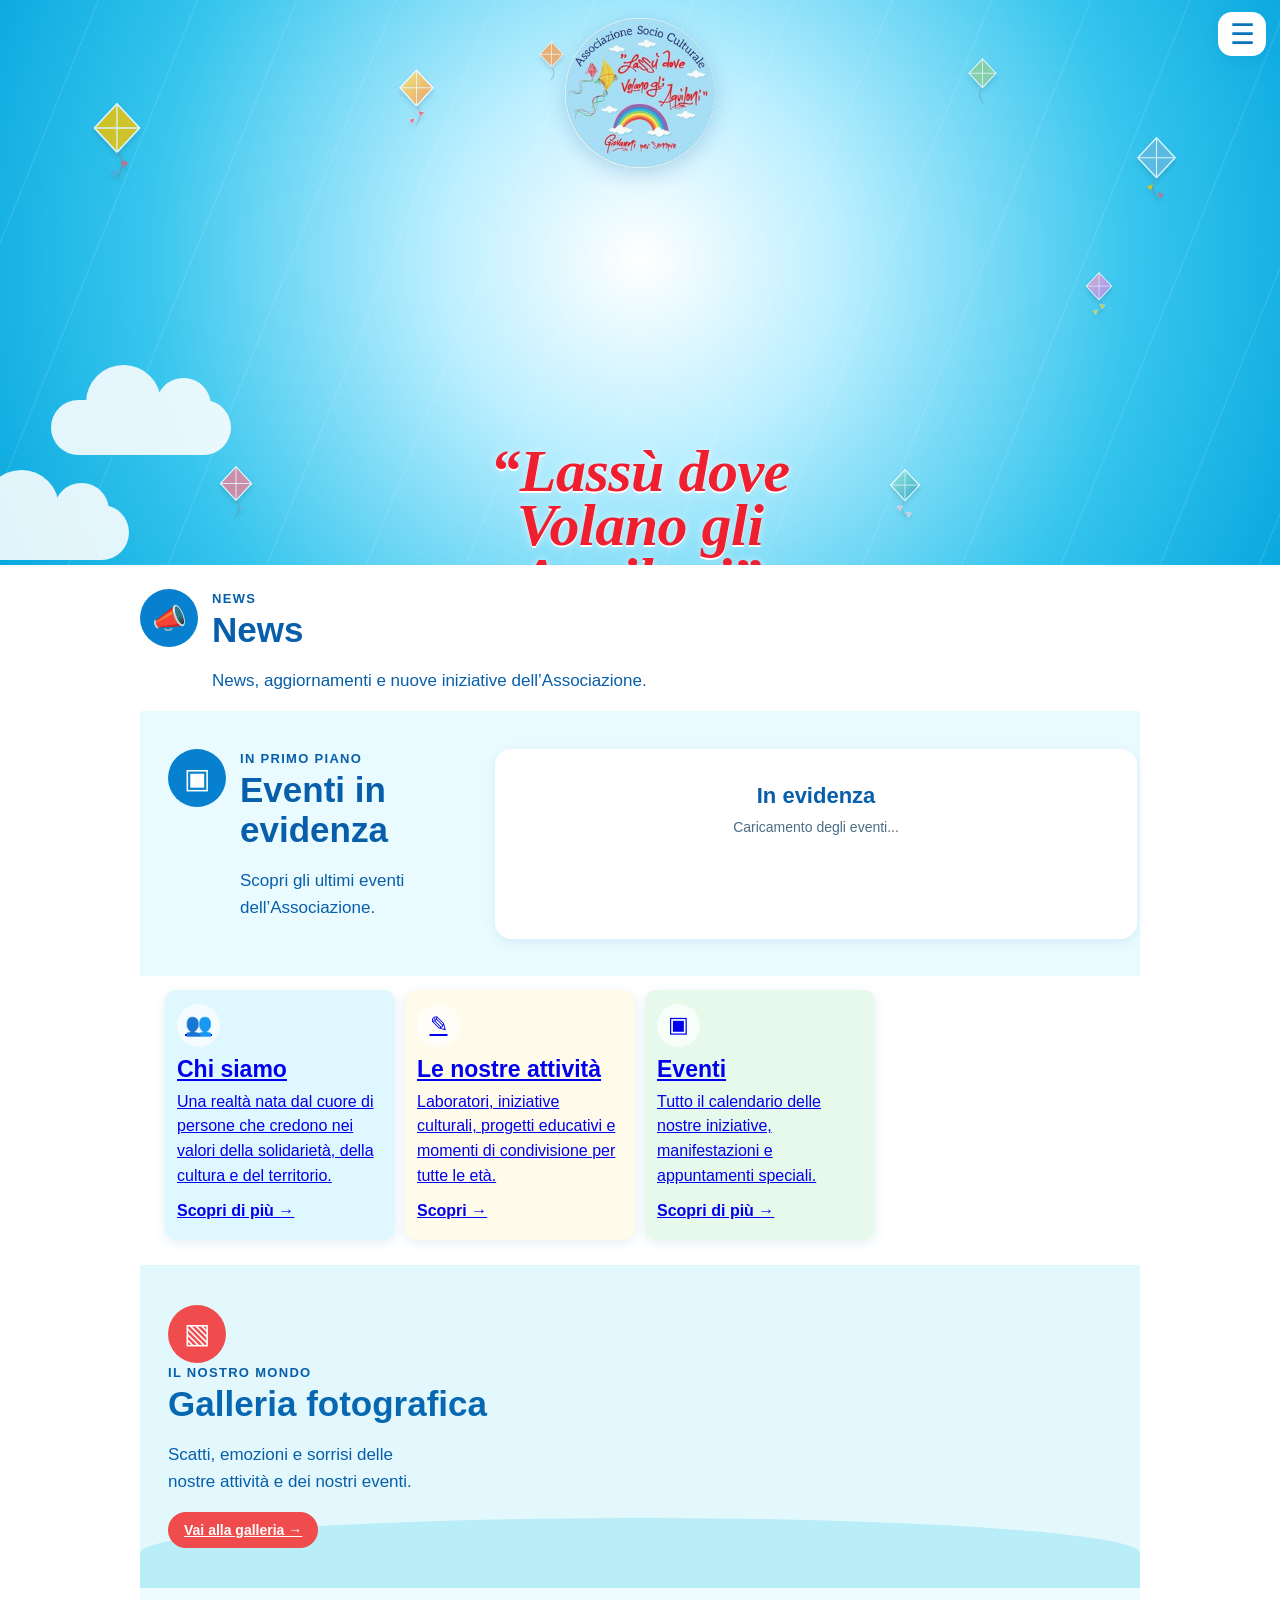
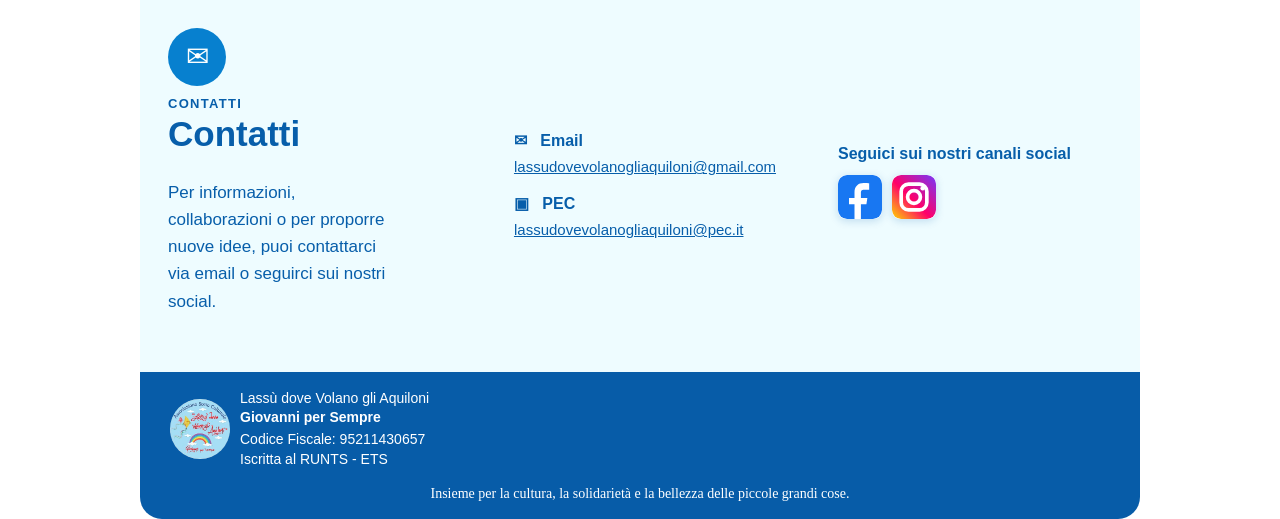
==== commit ef0602bb: "Ripristina menu a tendina e rende il logo centrale più grande" ====
--- a/index.html
+++ b/index.html
@@ -60,17 +60,24 @@
  .home-kite.kite-eight{right:4%;top:43%;width:22px;height:34px}
 }
 </style><style>
-/* Menu solo a tendina: elimina la barra bianca e centra il logo nell'hero */
-.topbar{position:absolute!important;top:12px!important;left:auto!important;right:14px!important;transform:none!important;width:auto!important;height:auto!important;min-height:0!important;background:transparent!important;border-radius:0!important;padding:0!important;box-shadow:none!important;display:flex!important;justify-content:flex-end!important;z-index:20!important}
-.topbar nav{display:none!important}
-.menu{display:flex!important;align-items:center;justify-content:center;width:48px;height:44px;border-radius:14px;background:#fff!important;box-shadow:0 3px 14px #006bb322;font-size:28px!important;position:relative;z-index:21}
-.hero-logo{left:50%!important;top:18px!important;transform:translateX(-50%)!important;width:122px!important;height:122px!important;z-index:7!important}
-.hero-center{padding-top:158px!important}
+/* Menu a tendina funzionante e logo centrale ben visibile */
+.topbar{position:absolute!important;top:12px!important;left:auto!important;right:14px!important;transform:none!important;width:auto!important;height:auto!important;min-height:0!important;background:transparent!important;border:0!important;border-radius:0!important;padding:0!important;box-shadow:none!important;display:block!important;z-index:100!important}
+.topbar nav{display:none!important;position:absolute!important;top:52px!important;right:0!important;width:230px!important;padding:10px!important;background:#fff!important;border-radius:16px!important;box-shadow:0 8px 24px #003b6540!important;flex-direction:column!important;gap:4px!important}
+.topbar nav.open{display:flex!important}
+.topbar nav a{display:block!important;padding:11px 14px!important;border-radius:10px!important;font-size:14px!important;color:#0969a9!important;text-decoration:none!important}
+.topbar nav a.sel{background:#0879c9!important;color:#fff!important}
+.menu{display:flex!important;align-items:center!important;justify-content:center!important;width:48px!important;height:44px!important;border:0!important;border-radius:14px!important;background:#fff!important;color:#0872ba!important;box-shadow:0 3px 14px #006bb322!important;font-size:28px!important;cursor:pointer!important;position:relative!important;z-index:101!important}
+.hero-logo{left:50%!important;top:18px!important;transform:translateX(-50%)!important;width:150px!important;height:150px!important;z-index:7!important}
+.hero-logo img{width:100%!important;height:100%!important;object-fit:cover!important;border-radius:50%!important}
+.hero-center{padding-top:184px!important}
 @media(max-width:600px){
- .topbar{top:10px!important;right:10px!important}
- .menu{width:44px;height:42px}
- .hero-logo{top:12px!important;width:88px!important;height:88px!important}
- .hero-center{padding-top:112px!important}
+ .topbar{top:9px!important;right:9px!important}
+ .menu{width:44px!important;height:42px!important}
+ .topbar nav{width:min(230px,calc(100vw - 28px))!important;top:49px!important}
+ .hero-logo{top:12px!important;width:108px!important;height:108px!important}
+ .hero-center{padding-top:132px!important}
+ .hero h1{font-size:38px!important}
+ .hero h2{font-size:25px!important}
 }
 </style></head>
 <body>
@@ -91,4 +98,4 @@
 <a class="card green" href="eventi.html?v=20261010n"><span class="circle">▣</span><h3>Eventi</h3><p>Tutto il calendario delle nostre iniziative, manifestazioni e appuntamenti speciali.</p><b>Scopri di più →</b></a>
 </section>
 <section class="gallery section" id="galleria"><div class="gallery-copy"><div class="round-icon red">▧</div><small>IL NOSTRO MONDO</small><h2>Galleria fotografica</h2><p id="siteGalleria">Scatti, emozioni e sorrisi delle nostre attività e dei nostri eventi.</p><a class="redbtn" id="openGalleryPage" href="galleria.html?v=20261010k" target="_blank" rel="noopener">Vai alla galleria →</a></div><div class="gallery-pics gallery-hidden" id="galleryPics"><div class="gallery-empty">Le foto delle nostre attività saranno pubblicate qui.</div></div></section>
-<section class="contact section" id="contatti"><div class="contact-intro"><div class="round-icon">✉</div><small>CONTATTI</small><h2>Contatti</h2><p id="siteContatti">Per informazioni, collaborazioni o per proporre nuove idee, puoi contattarci via email o seguirci sui nostri social.</p></div><div class="details"><div class="contact-info"><b>✉ &nbsp; Email</b><a href="mailto:lassudovevolanogliaquiloni@gmail.com">lassudovevolanogliaquiloni@gmail.com</a><b>▣ &nbsp; PEC</b><a href="mailto:lassudovevolanogliaquiloni@pec.it">lassudovevolanogliaquiloni@pec.it</a></div><div class="contact-social"><p>Seguici sui nostri canali social</p><div class="social-links"><a class="facebook" href="https://www.facebook.com/share/19kKyyRbnS/" target="_blank" rel="noopener noreferrer" aria-label="Facebook"><svg viewBox="0 0 48 48"><rect width="48" height="48" rx="10" fill="#1877F2"></rect><path d="M29 16h5v-7c-1-.2-3.2-.4-6-.4-5.9 0-10 3.6-10 10.2V25h-6v7h6v16h7V32h6l1-7h-7v-5.2c0-2 0-3.8 4-3.8z" fill="#fff"></path></svg></a><a class="instagram" href="https://www.instagram.com/lassudovevolanogliaquiloni?stkn=MTV1ZzAzY3dtdGZoaQ==" target="_blank" rel="noopener noreferrer" aria-label="Instagram"><svg viewBox="0 0 48 48"><defs><linearGradient id="igGrad" x1="0" y1="1" x2="1" y2="0"><stop offset="0" stop-color="#FFD600"></stop><stop offset=".45" stop-color="#FF0069"></stop><stop offset="1" stop-color="#7638FA"></stop></linearGradient></defs><rect width="48" height="48" rx="10" fill="url(#igGrad)"></rect><rect x="10" y="10" width="28" height="28" rx="8" fill="none" stroke="#fff" stroke-width="4"></rect><circle cx="24" cy="24" r="7" fill="none" stroke="#fff" stroke-width="4"></circle><circle cx="33.5" cy="14.5" r="2.5" fill="#fff"></circle></svg></a></div></div></div></section><footer><div class="foot-brand"><img src="assets/logo.jpg" alt="Lassù dove Volano gli Aquiloni"><span>Lassù dove Volano gli Aquiloni<br><b>Giovanni per Sempre</b><br><span class="footer-legal">Codice Fiscale: 95211430657<br>Iscritta al RUNTS - ETS</span></span></div><p>Insieme per la cultura, la solidarietà e la bellezza delle piccole grandi cose.</p></footer><script src="script.js?v=20261011c"></script></body></html>+<section class="contact section" id="contatti"><div class="contact-intro"><div class="round-icon">✉</div><small>CONTATTI</small><h2>Contatti</h2><p id="siteContatti">Per informazioni, collaborazioni o per proporre nuove idee, puoi contattarci via email o seguirci sui nostri social.</p></div><div class="details"><div class="contact-info"><b>✉ &nbsp; Email</b><a href="mailto:lassudovevolanogliaquiloni@gmail.com">lassudovevolanogliaquiloni@gmail.com</a><b>▣ &nbsp; PEC</b><a href="mailto:lassudovevolanogliaquiloni@pec.it">lassudovevolanogliaquiloni@pec.it</a></div><div class="contact-social"><p>Seguici sui nostri canali social</p><div class="social-links"><a class="facebook" href="https://www.facebook.com/share/19kKyyRbnS/" target="_blank" rel="noopener noreferrer" aria-label="Facebook"><svg viewBox="0 0 48 48"><rect width="48" height="48" rx="10" fill="#1877F2"></rect><path d="M29 16h5v-7c-1-.2-3.2-.4-6-.4-5.9 0-10 3.6-10 10.2V25h-6v7h6v16h7V32h6l1-7h-7v-5.2c0-2 0-3.8 4-3.8z" fill="#fff"></path></svg></a><a class="instagram" href="https://www.instagram.com/lassudovevolanogliaquiloni?stkn=MTV1ZzAzY3dtdGZoaQ==" target="_blank" rel="noopener noreferrer" aria-label="Instagram"><svg viewBox="0 0 48 48"><defs><linearGradient id="igGrad" x1="0" y1="1" x2="1" y2="0"><stop offset="0" stop-color="#FFD600"></stop><stop offset=".45" stop-color="#FF0069"></stop><stop offset="1" stop-color="#7638FA"></stop></linearGradient></defs><rect width="48" height="48" rx="10" fill="url(#igGrad)"></rect><rect x="10" y="10" width="28" height="28" rx="8" fill="none" stroke="#fff" stroke-width="4"></rect><circle cx="24" cy="24" r="7" fill="none" stroke="#fff" stroke-width="4"></circle><circle cx="33.5" cy="14.5" r="2.5" fill="#fff"></circle></svg></a></div></div></div></section><footer><div class="foot-brand"><img src="assets/logo.jpg" alt="Lassù dove Volano gli Aquiloni"><span>Lassù dove Volano gli Aquiloni<br><b>Giovanni per Sempre</b><br><span class="footer-legal">Codice Fiscale: 95211430657<br>Iscritta al RUNTS - ETS</span></span></div><p>Insieme per la cultura, la solidarietà e la bellezza delle piccole grandi cose.</p></footer><script src="script.js?v=20261011d"></script></body></html>
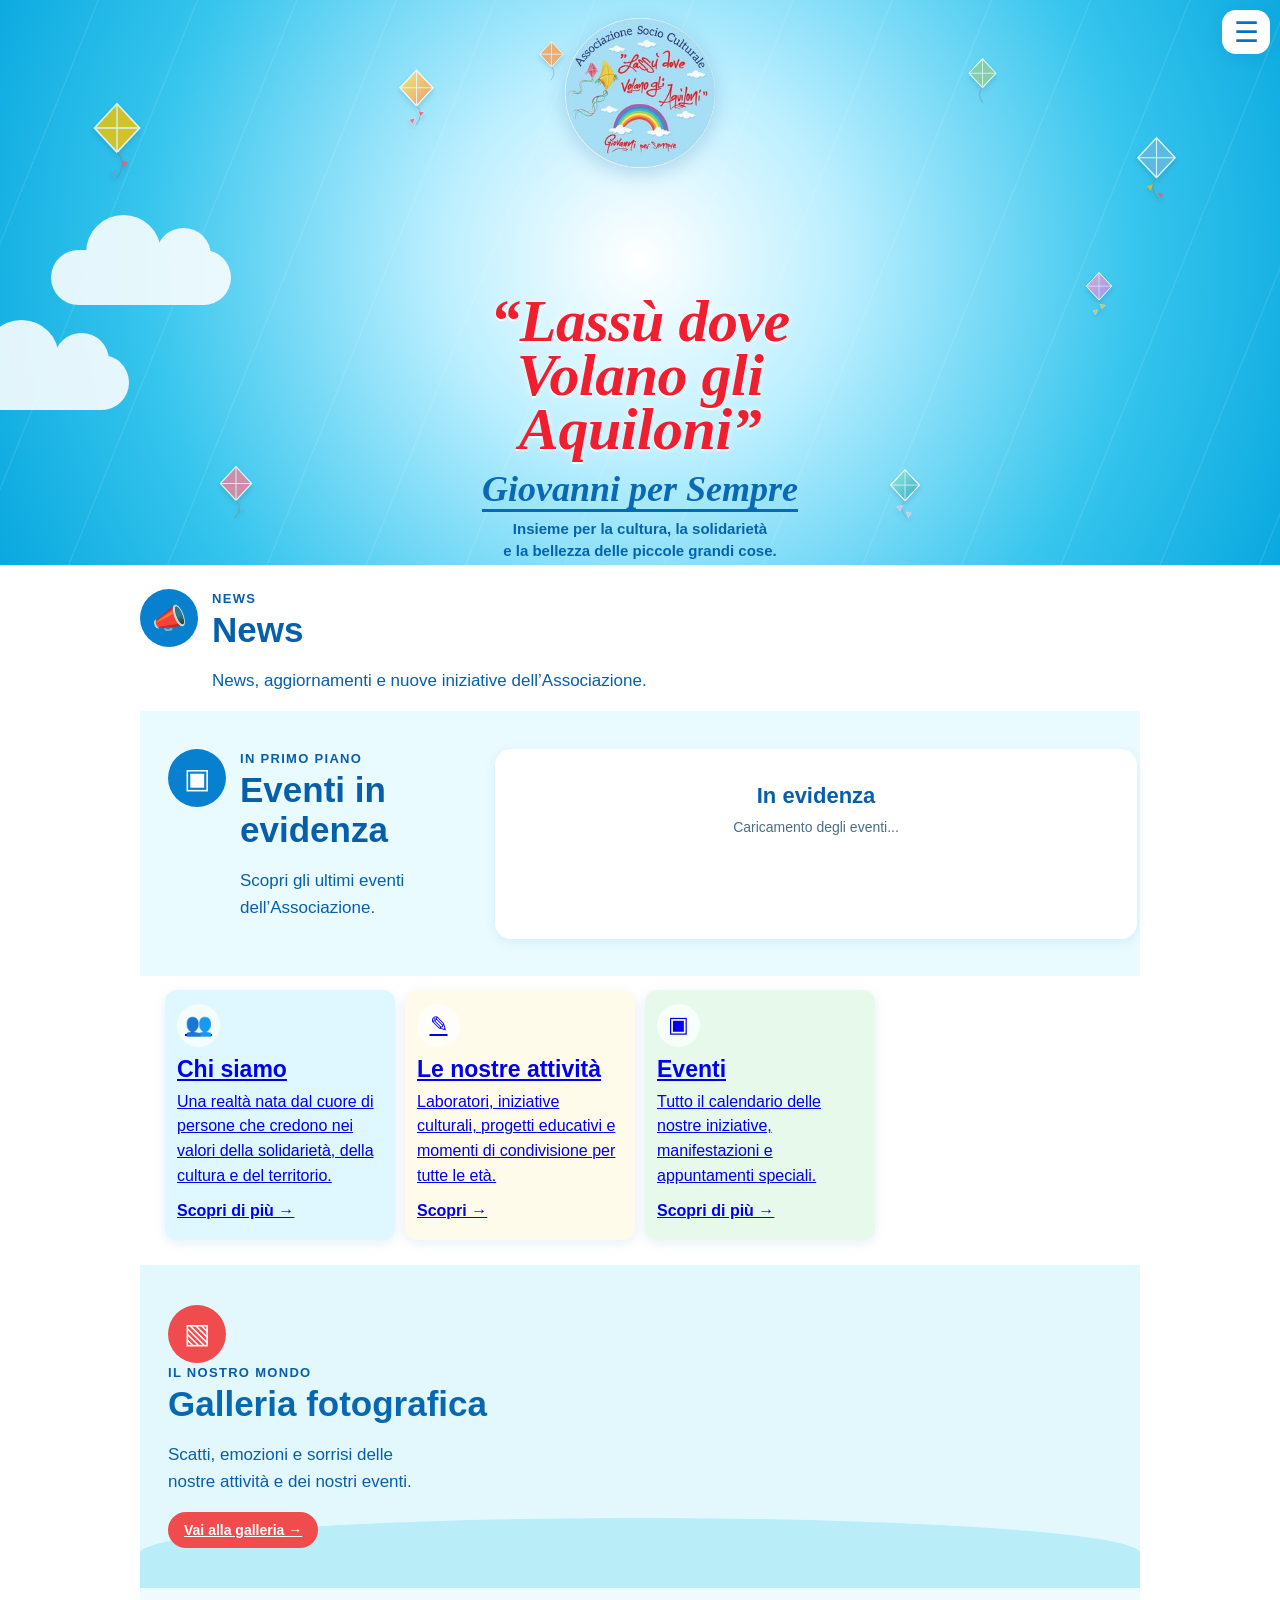
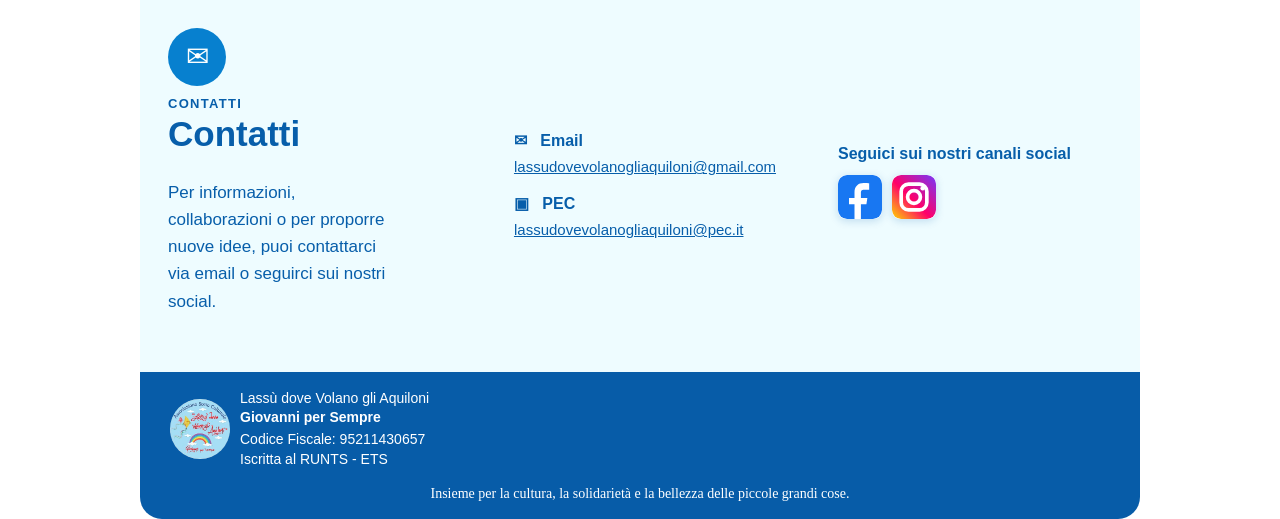
==== commit a8e3b4cd: "Evita spostamenti della home quando si apre il menu e centra il logo" ====
--- a/index.html
+++ b/index.html
@@ -79,6 +79,19 @@
  .hero h1{font-size:38px!important}
  .hero h2{font-size:25px!important}
 }
+</style><style>
+/* Il menu si apre sopra la pagina senza spostare il logo o il contenuto */
+.topbar{position:absolute!important;inset:10px 10px auto auto!important;width:auto!important;height:auto!important;display:block!important;z-index:1000!important}
+.topbar nav{position:absolute!important;top:50px!important;right:0!important;left:auto!important;width:230px!important;max-width:calc(100vw - 24px)!important;display:none!important;flex-direction:column!important;align-items:stretch!important;box-sizing:border-box!important;z-index:1001!important}
+.topbar nav.open{display:flex!important}
+.hero{position:relative!important}
+.hero-logo{position:absolute!important;left:50%!important;right:auto!important;transform:translateX(-50%)!important;z-index:8!important}
+.hero-center{position:relative!important;left:auto!important;right:auto!important;transform:none!important;width:100%!important;box-sizing:border-box!important}
+@media(max-width:600px){
+ .topbar nav{top:48px!important}
+ .hero-logo{left:50%!important;transform:translateX(-50%)!important}
+ .hero-center{padding-left:12px!important;padding-right:12px!important}
+}
 </style></head>
 <body>
 <header class="topbar"><nav id="mainNav"><a class="sel" href="#home">Home</a><a href="#chi-siamo">Chi siamo</a><a href="#attivita">Le nostre attività</a><a href="eventi.html?v=20261010n">Eventi</a><a href="#novita">News</a><a href="#galleria">Galleria fotografica</a><a href="#contatti">Contatti</a><a href="accesso-admin.html" class="admin-menu-link">Area amministratore</a></nav><button class="menu" aria-label="Apri menu" aria-expanded="false">☰</button></header>
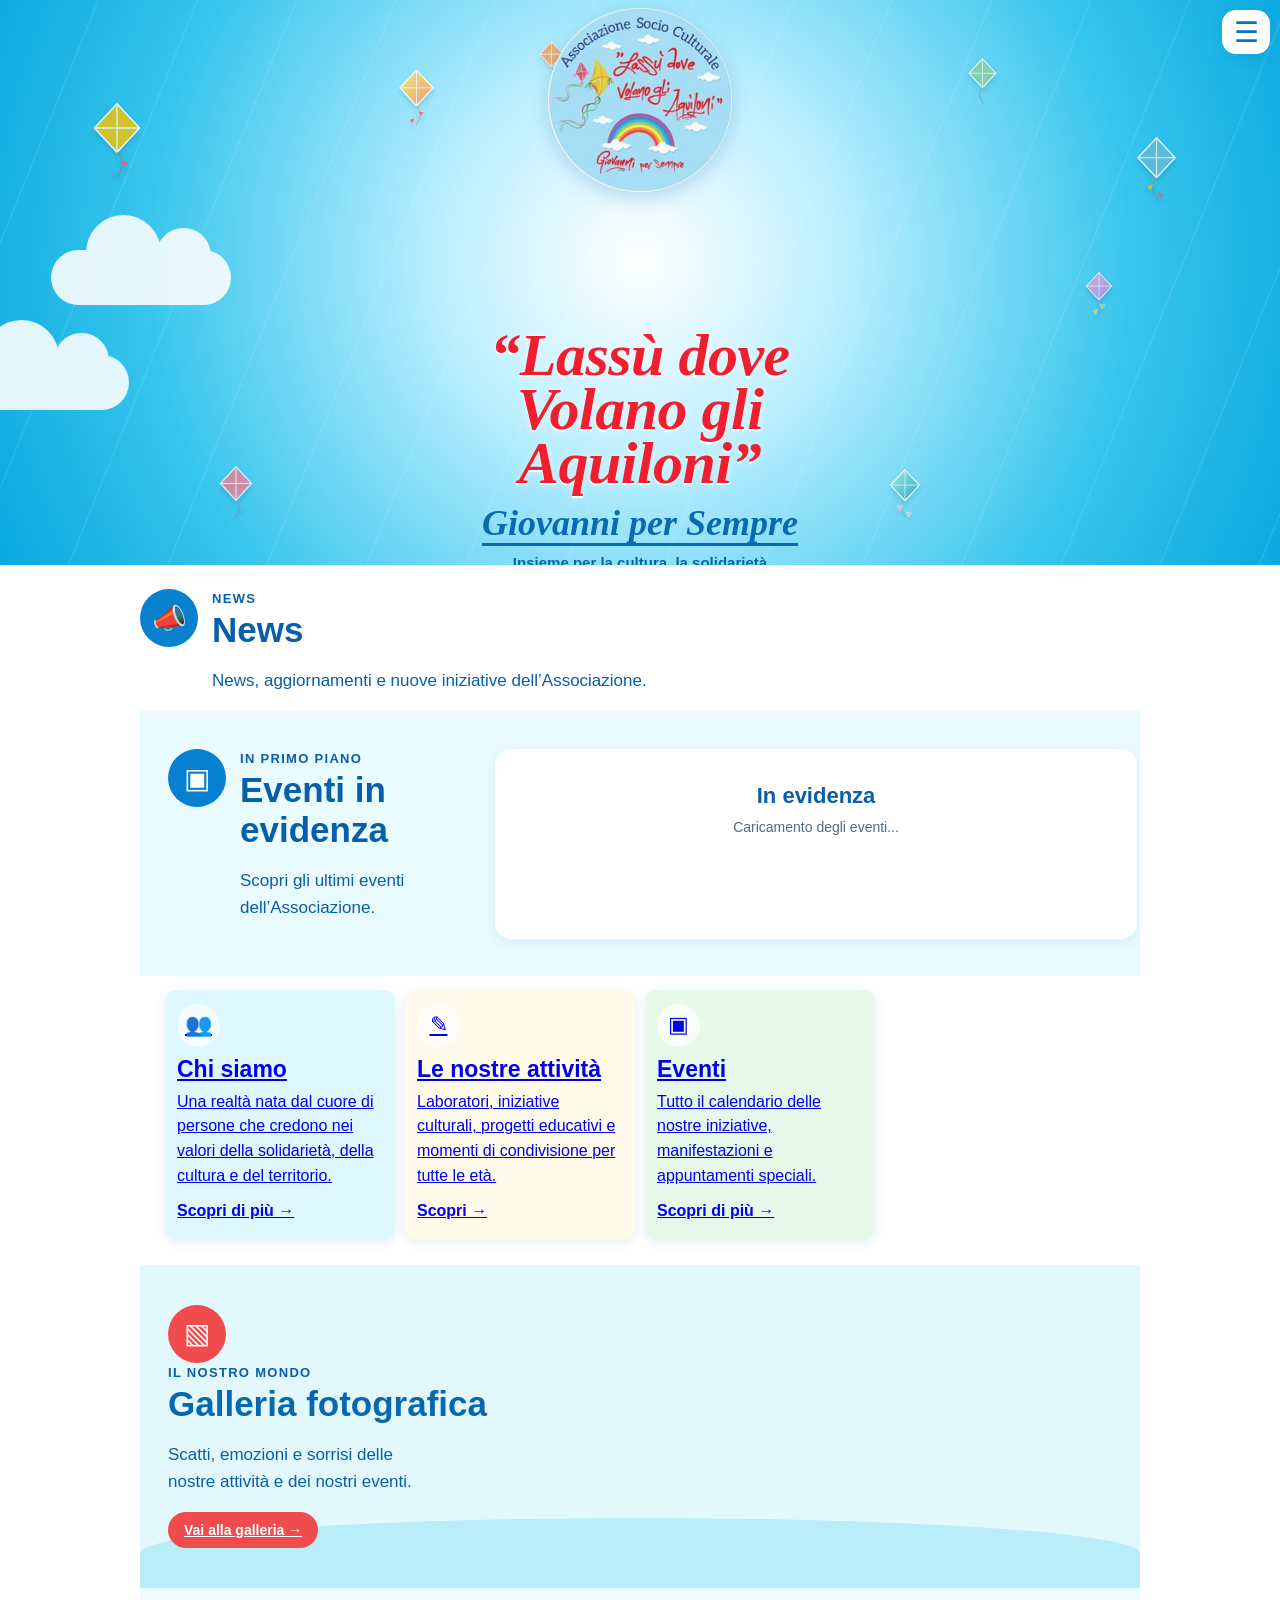
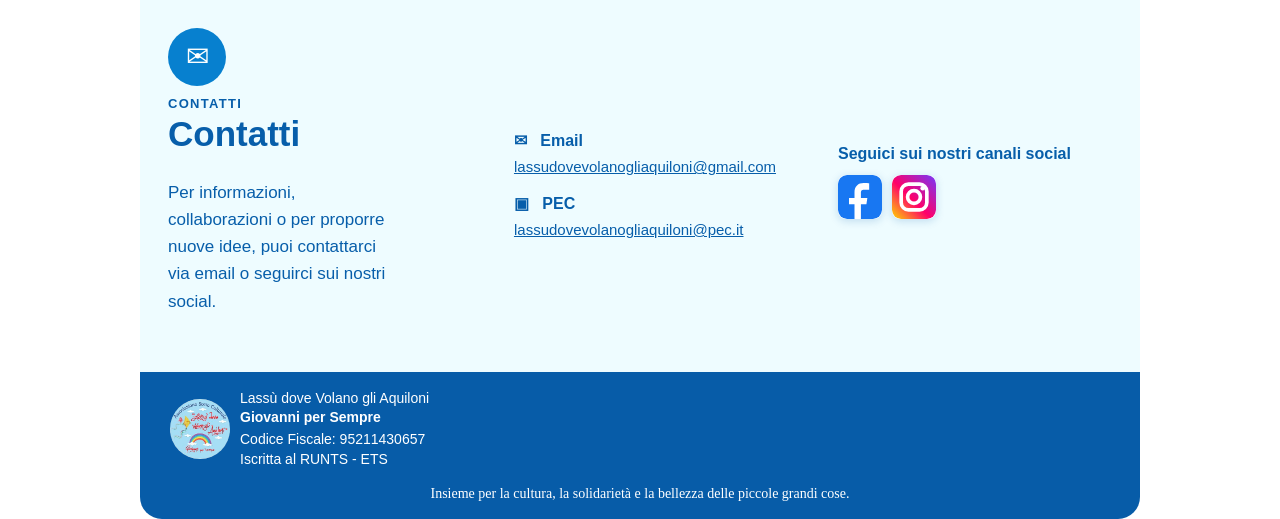
==== commit 4d8f0a24: "Ingrandisci ancora il logo e abbassa il pulsante Scopri di più" ====
--- a/index.html
+++ b/index.html
@@ -85,12 +85,12 @@
 .topbar nav{position:absolute!important;top:50px!important;right:0!important;left:auto!important;width:230px!important;max-width:calc(100vw - 24px)!important;display:none!important;flex-direction:column!important;align-items:stretch!important;box-sizing:border-box!important;z-index:1001!important}
 .topbar nav.open{display:flex!important}
 .hero{position:relative!important}
-.hero-logo{position:absolute!important;left:50%!important;right:auto!important;transform:translateX(-50%)!important;z-index:8!important}
-.hero-center{position:relative!important;left:auto!important;right:auto!important;transform:none!important;width:100%!important;box-sizing:border-box!important}
+.hero-logo{position:absolute!important;left:50%!important;right:auto!important;top:8px!important;width:184px!important;height:184px!important;transform:translateX(-50%)!important;z-index:8!important}
+.hero-center{position:relative!important;left:auto!important;right:auto!important;transform:none!important;width:100%!important;box-sizing:border-box!important;padding-top:218px!important}
 @media(max-width:600px){
  .topbar nav{top:48px!important}
- .hero-logo{left:50%!important;transform:translateX(-50%)!important}
- .hero-center{padding-left:12px!important;padding-right:12px!important}
+ .hero-logo{left:50%!important;top:8px!important;width:132px!important;height:132px!important;transform:translateX(-50%)!important}
+ .hero-center{padding-left:12px!important;padding-right:12px!important;padding-top:154px!important}
 }
 </style></head>
 <body>
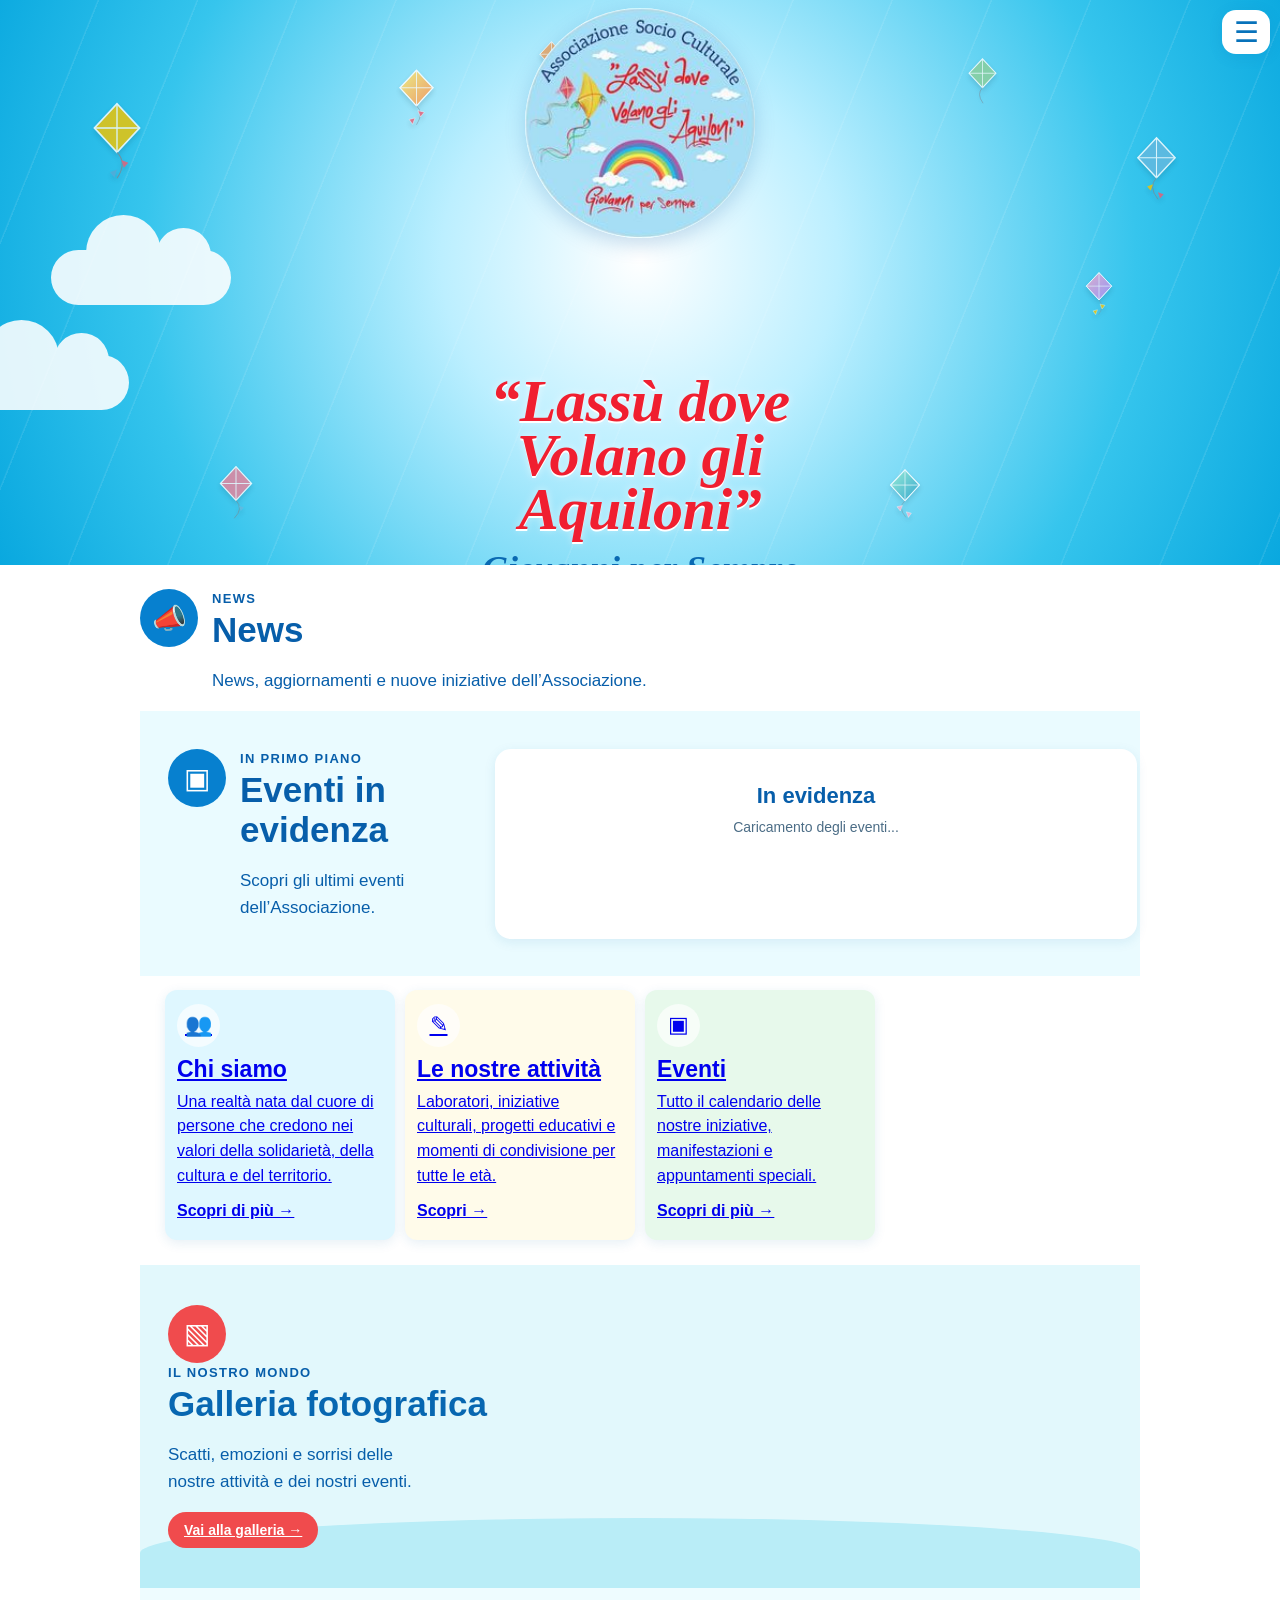
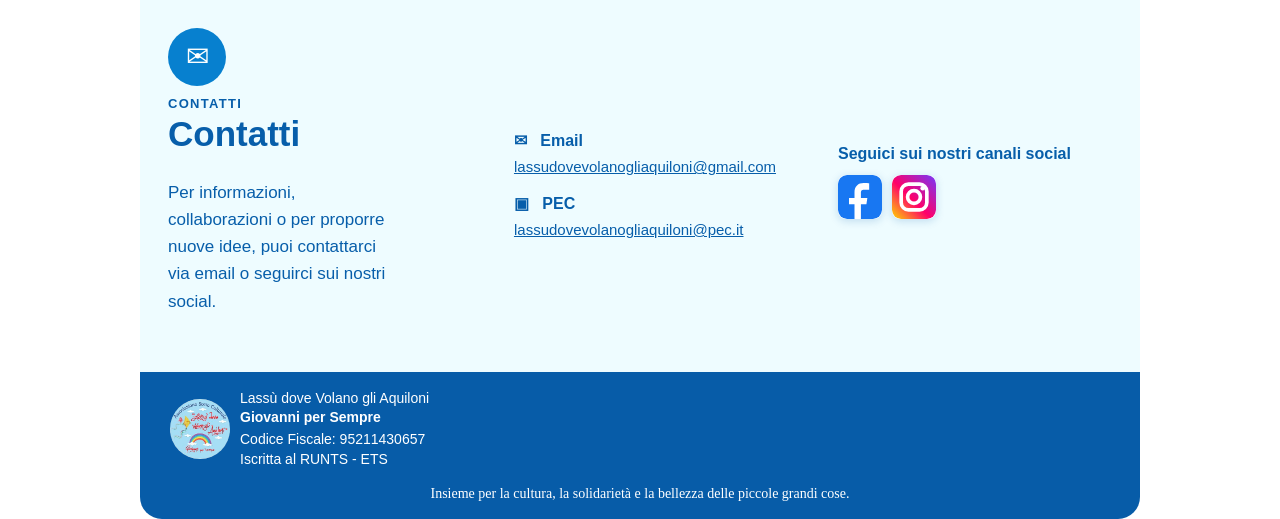
==== commit d95fcea8: "Ingrandisce il logo principale nella home" ====
--- a/index.html
+++ b/index.html
@@ -92,7 +92,19 @@
  .hero-logo{left:50%!important;top:8px!important;width:132px!important;height:132px!important;transform:translateX(-50%)!important}
  .hero-center{padding-left:12px!important;padding-right:12px!important;padding-top:154px!important}
 }
-</style></head>
+</style>
+<style>
+/* Logo principale ingrandito, centrato e con spazio per il titolo */
+.hero-logo{width:230px!important;height:230px!important;top:8px!important;left:50%!important;right:auto!important;transform:translateX(-50%)!important}
+.hero-logo img{width:100%!important;height:100%!important;object-fit:cover!important}
+.hero-center{padding-top:264px!important}
+@media(max-width:600px){
+ .hero-logo{width:166px!important;height:166px!important;top:8px!important}
+ .hero-center{padding-top:190px!important}
+}
+</style>
+
+</head>
 <body>
 <header class="topbar"><nav id="mainNav"><a class="sel" href="#home">Home</a><a href="#chi-siamo">Chi siamo</a><a href="#attivita">Le nostre attività</a><a href="eventi.html?v=20261010n">Eventi</a><a href="#novita">News</a><a href="#galleria">Galleria fotografica</a><a href="#contatti">Contatti</a><a href="accesso-admin.html" class="admin-menu-link">Area amministratore</a></nav><button class="menu" aria-label="Apri menu" aria-expanded="false">☰</button></header>
 <main>
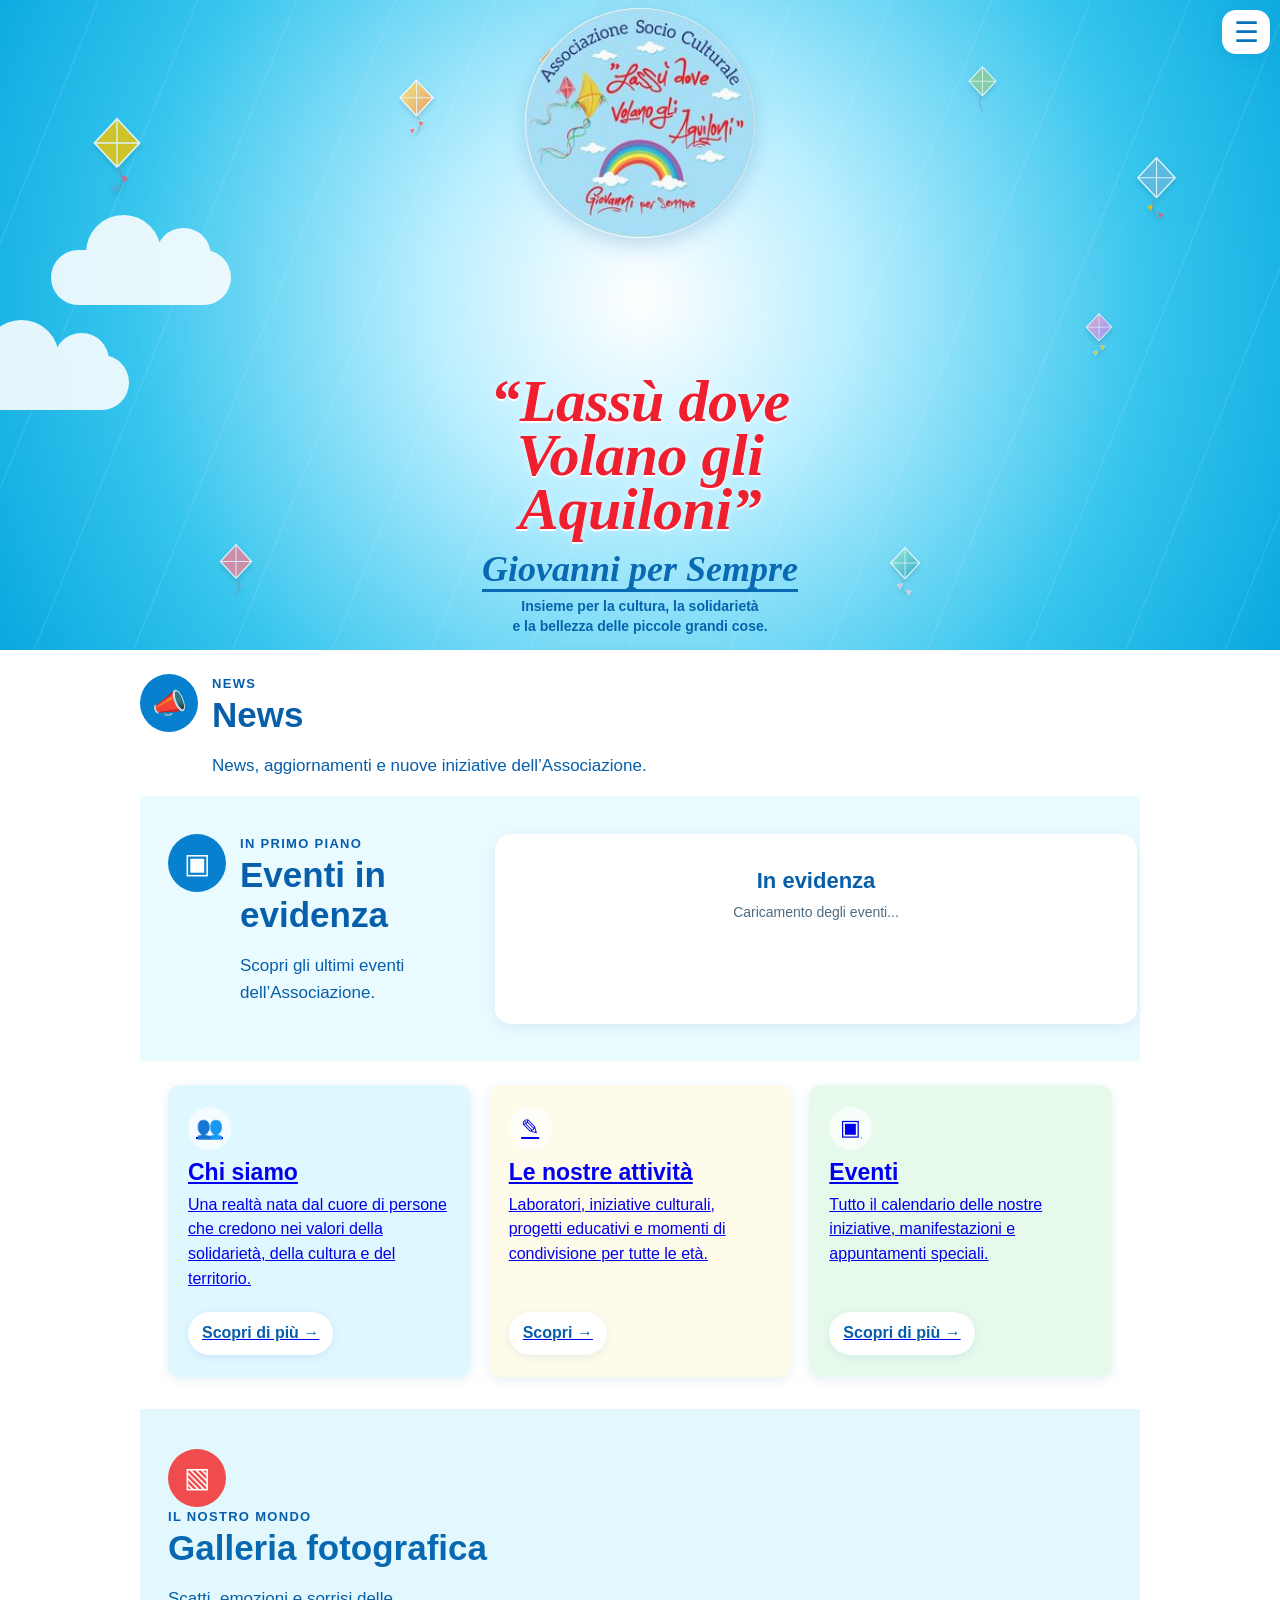
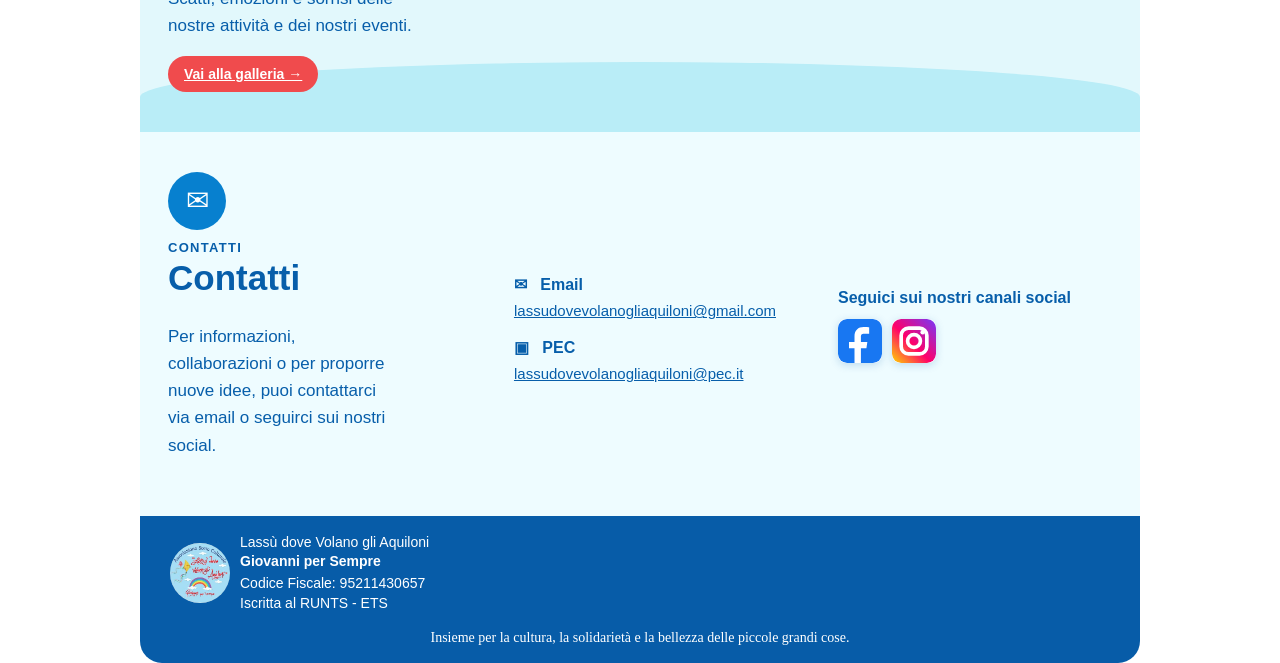
==== commit 4f67d8a6: "Refresh stylesheet cache for desktop layout fix" ====
--- a/index.html
+++ b/index.html
@@ -1,6 +1,6 @@
 <!doctype html>
 <html lang="it">
-<head><meta charset="utf-8"><meta name="viewport" content="width=device-width,initial-scale=1"><title>Lassù dove Volano gli Aquiloni — Giovanni per Sempre</title><link rel="stylesheet" href="style.css?v=20261010i"><style>
+<head><meta charset="utf-8"><meta name="viewport" content="width=device-width,initial-scale=1"><title>Lassù dove Volano gli Aquiloni — Giovanni per Sempre</title><link rel="stylesheet" href="style.css?v=20261013-desktop-cta"><style>
 /* Aquiloni decorativi animati nella home */
 .hero{position:relative;overflow:hidden}
 .home-kites{position:absolute;inset:0;pointer-events:none;overflow:hidden;z-index:1}
--- a/style.css
+++ b/style.css
@@ -24,3 +24,83 @@
 .gallery-empty{font-size:16px}.details>div{font-size:16px;line-height:1.7}.details a{font-size:15px}.contact-social p{font-size:16px}
 footer{font-size:14px}.empty-events h3{font-size:23px}.empty-events p{font-size:16px}
 @media(max-width:500px){.card h3{font-size:22px}.card p,.card b{font-size:16px}.section-title h2,.gallery h2,.contact h2{font-size:31px}.section-title p,.gallery-copy p,.contact-intro p{font-size:17px}.event-list h3{font-size:21px}.event-list p{font-size:16px}.details>div{font-size:16px}.details a{font-size:15px}footer{font-size:14px}}
+
+
+/* Miglioramenti desktop: CTA "Scopri di più" sempre visibile e ben leggibile */
+@media (min-width: 801px) {
+  .hero { height: 650px; }
+  .hero-center {
+    padding-top: 252px !important;
+    padding-left: 24px;
+    padding-right: 24px;
+    max-width: 100%;
+  }
+  .hero h1 {
+    font-size: clamp(44px, 4.4vw, 54px) !important;
+    line-height: .9 !important;
+  }
+  .hero h2 {
+    font-size: clamp(28px, 2.7vw, 32px) !important;
+    margin-top: 10px !important;
+    margin-bottom: 7px !important;
+  }
+  .hero p {
+    font-size: 14px !important;
+    line-height: 1.4 !important;
+    margin: 7px 0 10px !important;
+  }
+  .hero-center > a {
+    position: relative;
+    z-index: 12;
+    display: inline-flex;
+    align-items: center;
+    justify-content: center;
+    min-height: 46px;
+    margin-top: 8px !important;
+    padding: 12px 28px !important;
+    border: 2px solid #fff;
+    border-radius: 999px;
+    background: #e91f36;
+    color: #fff;
+    font-size: 15px;
+    font-weight: 800;
+    line-height: 1.2;
+    text-decoration: none;
+    box-shadow: 0 5px 16px #064d8738;
+    transition: transform .18s ease, box-shadow .18s ease, background .18s ease;
+  }
+  .hero-center > a:hover,
+  .hero-center > a:focus-visible {
+    background: #c9152a;
+    transform: translateY(-2px);
+    box-shadow: 0 8px 20px #064d8750;
+    outline: 3px solid #fff;
+    outline-offset: 3px;
+  }
+  .cards {
+    grid-template-columns: repeat(3, minmax(0, 1fr));
+    gap: 18px;
+    padding: 24px 28px 32px;
+  }
+  .card {
+    display: flex;
+    flex-direction: column;
+    align-items: flex-start;
+    min-height: 230px;
+    padding: 22px 20px;
+  }
+  .card p { flex: 1; }
+  .card b {
+    display: inline-block;
+    margin-top: 10px;
+    padding: 9px 14px;
+    border-radius: 999px;
+    background: #fff;
+    color: #075eaa;
+    box-shadow: 0 2px 8px #075eaa18;
+  }
+}
+@media (min-width: 801px) and (max-height: 800px) {
+  .hero { height: 625px; }
+  .hero-center { padding-top: 242px !important; }
+}
